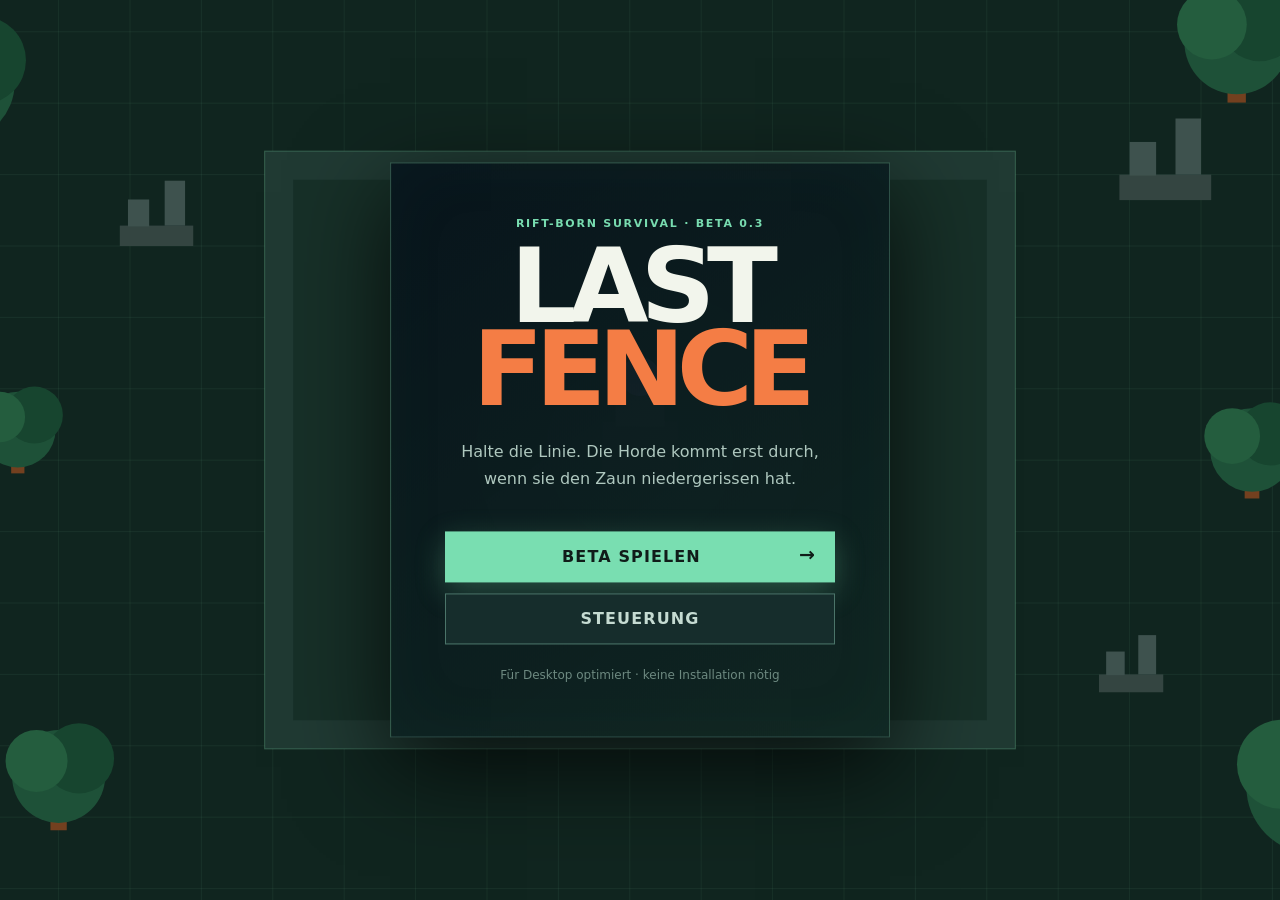
==== index.html @ 3fb3c470 "Add files via upload" ====
<!doctype html>
<html lang="de">
  <head>
    <meta charset="utf-8">
    <meta name="viewport" content="width=device-width, initial-scale=1">
    <meta name="theme-color" content="#08131b">
    <meta name="description" content="LAST FENCE – spielbare Browser-Beta">
    <title>LAST FENCE — Beta</title>
    <link rel="stylesheet" href="beta.css">
  </head>
  <body>
    <canvas id="game" aria-label="LAST FENCE Spielarena"></canvas>

    <main id="ui">
      <section id="start" class="panel start-panel">
        <p class="kicker">RIFT-BORN SURVIVAL · BETA 0.3</p>
        <h1>LAST <em>FENCE</em></h1>
        <p class="intro">Halte die Linie. Die Horde kommt erst durch, wenn sie den Zaun niedergerissen hat.</p>
        <button id="play" class="primary">BETA SPIELEN <span>→</span></button>
        <button id="help" class="secondary">STEUERUNG</button>
        <p class="hint">Für Desktop optimiert · keine Installation nötig</p>
      </section>

      <section id="instructions" class="panel modal hidden">
        <button class="close" data-close aria-label="Schließen">×</button>
        <p class="kicker">FELDHANDBUCH</p>
        <h2>HALTE DEN ZAUN</h2>
        <p>Jedes Zaunsegment besitzt eigene Strukturpunkte. Gegner belagern ein Segment, zerstören es und dringen erst dann durch diese Bresche ein.</p>
        <dl>
          <div><dt>WASD / PFEILE</dt><dd>Bewegen</dd></div>
          <div><dt>MAUS + KLICK / LEERTASTE</dt><dd>Zielen und feuern</dd></div>
          <div><dt>Q</dt><dd>Ausweichen</dd></div>
          <div><dt>R</dt><dd>Nahen Zaun reparieren (10 Schrott)</dd></div>
        </dl>
        <button id="startFromHelp" class="primary">LINIE HALTEN <span>→</span></button>
      </section>

      <section id="gameover" class="panel modal hidden">
        <p class="kicker danger">FESTUNG GEFALLEN</p>
        <h2>DER LETZTE ZAUN IST GEBROCHEN</h2>
        <p id="summary"></p>
        <button id="restart" class="primary">NOCH EINMAL <span>↻</span></button>
        <button id="menu" class="secondary">ZUM MENÜ</button>
      </section>

      <section id="hud" class="hidden" aria-live="polite">
        <div class="card status-card">
          <span>HELD</span><b id="heroHealth">100 / 100</b>
          <div class="meter"><i id="heroMeter"></i></div>
          <span>FESTUNG</span><b id="keepHealth">100%</b>
          <div class="meter base"><i id="keepMeter"></i></div>
        </div>
        <div class="card wave-card"><span>WELLE <b id="wave">1</b></span><strong id="objective">BELAGERUNG BEGINNT</strong><small id="enemyCount">0 Gegner</small></div>
        <div class="card resources"><span>SEELEN <b id="souls">0</b></span><span>SCHROTT <b id="scrap">0</b></span><small>R: Zaun reparieren</small></div>
        <div class="card fence-card"><span>NÄCHSTER ZAUN</span><b id="fenceHealth">100 / 100</b><div class="meter fence"><i id="fenceMeter"></i></div><small id="fenceStatus">INTAKT</small></div>
        <div id="toast"></div>
      </section>
    </main>
    <script src="beta.js"></script>
  </body>
</html>
---- beta.css ----
:root { color-scheme: dark; font-family: Inter, ui-sans-serif, system-ui, sans-serif; background: #071018; }
* { box-sizing: border-box; }
body { margin: 0; overflow: hidden; background: #071018; color: #e7f4ef; }
canvas { position: fixed; inset: 0; width: 100vw; height: 100vh; cursor: crosshair; }
#ui { position: fixed; inset: 0; pointer-events: none; }
button { font: inherit; cursor: pointer; }
.panel { pointer-events: auto; position: absolute; left: 50%; top: 50%; width: min(500px, calc(100vw - 36px)); transform: translate(-50%, -50%); padding: clamp(28px, 5vw, 54px); border: 1px solid rgba(137, 214, 176, .28); background: linear-gradient(145deg, rgba(7, 19, 27, .96), rgba(15, 37, 33, .93)); box-shadow: 0 30px 90px #000b, inset 0 0 70px #3e90620c; text-align: center; }
.start-panel { max-width: 550px; }
.kicker { margin: 0 0 15px; color: #78dcb0; font-size: 11px; font-weight: 800; letter-spacing: .16em; }
h1 { margin: 0; color: #f2f5ec; font-size: clamp(58px, 12vw, 104px); line-height: .8; letter-spacing: -.08em; }
h1 em { color: #f47d45; font-style: normal; }
h2 { margin: 0 0 15px; color: #f2f5ec; font-size: clamp(28px, 6vw, 42px); line-height: .95; letter-spacing: -.045em; }
.intro, .modal > p:not(.kicker) { margin: 28px auto; max-width: 420px; color: #afc8bf; line-height: 1.65; }
.primary, .secondary { width: 100%; margin-top: 11px; padding: 15px 18px; border: 1px solid transparent; font-weight: 850; letter-spacing: .07em; transition: transform .14s, filter .14s; }
.primary { color: #101c19; background: #79deb1; box-shadow: 0 9px 30px #78dea644; }
.primary span { float: right; font-size: 19px; line-height: 14px; }
.secondary { color: #c5dbd2; background: #162d2c; border-color: #4b7469; }
button:hover { filter: brightness(1.12); transform: translateY(-2px); }
.hint { margin: 24px 0 0; color: #6d8980; font-size: 12px; }
.modal { text-align: left; }
.modal .primary { text-align: left; }
.close { position: absolute; top: 10px; right: 14px; border: 0; background: transparent; color: #d8eee5; font-size: 28px; }
dl { margin: 25px 0; border-top: 1px solid #426458; }
dl div { display: flex; justify-content: space-between; gap: 15px; padding: 11px 0; border-bottom: 1px solid #426458; }
dt { color: #8de6bf; font-size: 12px; font-weight: 800; letter-spacing: .06em; } dd { margin: 0; color: #b7ccc4; font-size: 13px; }
.danger { color: #ff785f; }
.hidden { display: none !important; }
#hud { position: absolute; inset: 0; padding: clamp(12px, 2vw, 28px); }
.card { position: absolute; min-width: 175px; padding: 12px 13px; border: 1px solid rgba(135, 206, 169, .22); background: rgba(5, 16, 21, .74); box-shadow: 0 8px 28px #0008; backdrop-filter: blur(8px); }
.card span { display: block; color: #8da89e; font-size: 10px; font-weight: 800; letter-spacing: .09em; }
.card b { float: right; color: #ecf5ee; font-size: 13px; }.status-card b { display: block; float: none; margin: 2px 0 5px; }
.status-card { top: 22px; left: 22px; width: 190px; }.wave-card { top: 22px; left: 50%; min-width: 188px; transform: translateX(-50%); text-align: center; }.wave-card strong { display: block; margin: 7px 0 3px; color: #ffbc6a; font-size: 11px; letter-spacing: .07em; }.wave-card small, .resources small, .fence-card small { color: #90ada3; font-size: 10px; letter-spacing: .05em; }.resources { top: 22px; right: 22px; }.resources span { display: inline-block; margin-right: 14px; }.resources b { float: none; margin-left: 4px; color: #b399ff; }.resources small { display: block; margin-top: 8px; }.fence-card { bottom: 22px; left: 22px; width: 205px; }.fence-card b { display: block; float: none; margin: 3px 0; }
.meter { height: 5px; margin: 3px 0 10px; overflow: hidden; background: #172f2b; }.meter i { display: block; width: 100%; height: 100%; background: #65d99e; transition: width .12s; }.meter.base i { background: #f19a4c; }.meter.fence i { background: #dbb465; }
#toast { position: absolute; left: 50%; bottom: 34px; transform: translate(-50%, 20px); padding: 10px 16px; color: #eff9f2; border: 1px solid #6d9b86; background: #112a25e8; font-size: 12px; font-weight: 800; letter-spacing: .07em; opacity: 0; transition: .2s; }.toast-visible { opacity: 1 !important; transform: translate(-50%, 0) !important; }
@media (max-width: 680px) { .status-card, .resources { top: 12px; }.status-card { left: 12px; }.resources { right: 12px; min-width: auto; }.wave-card { top: auto; bottom: 12px; }.fence-card { display: none; }.card { padding: 9px; }.resources small { display: none; } }
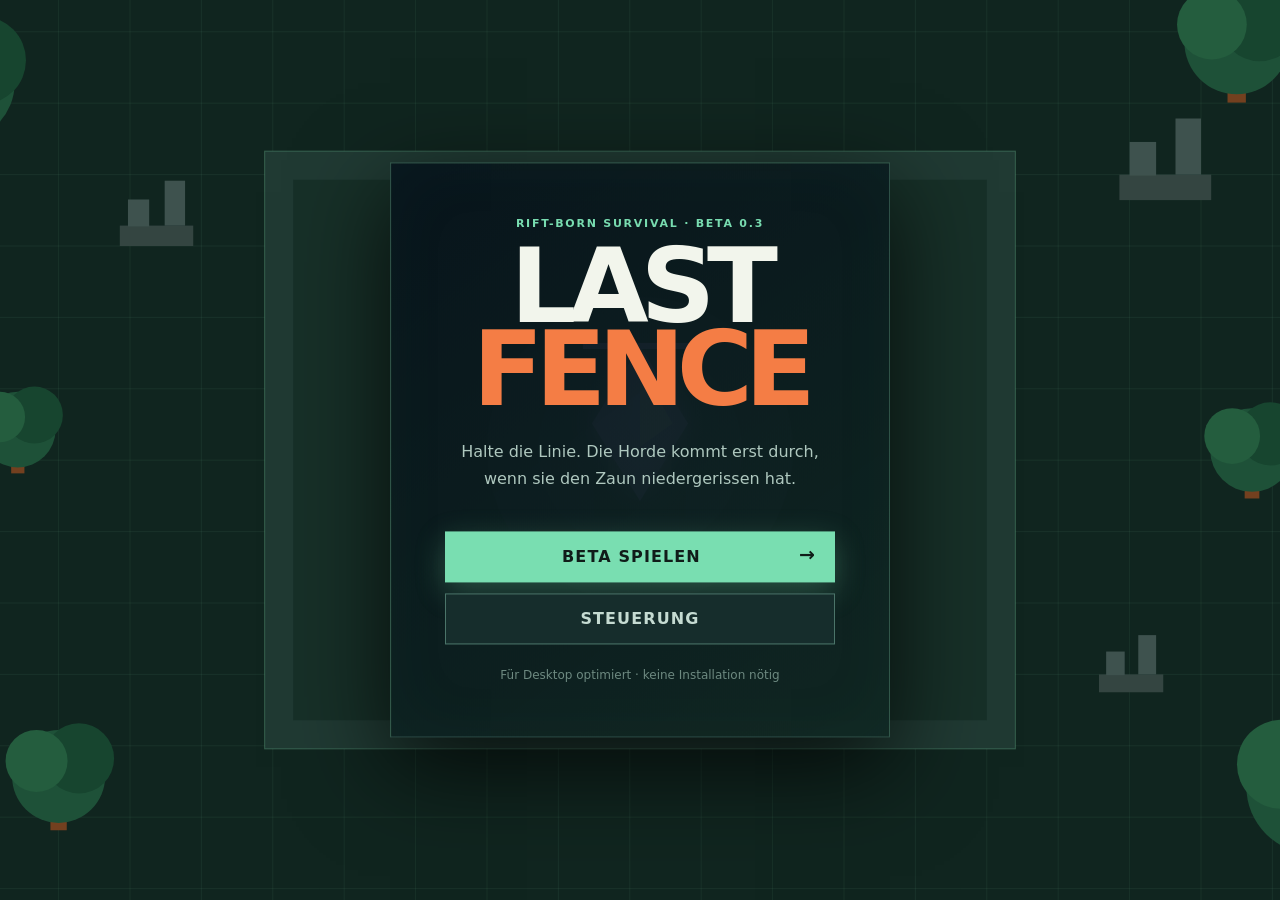
==== commit cb8cda38: "Add Rift Artifact respawn objective" ====
--- a/index.html
+++ b/index.html
@@ -6,7 +6,7 @@
     <meta name="theme-color" content="#08131b">
     <meta name="description" content="LAST FENCE – spielbare Browser-Beta">
     <title>LAST FENCE — Beta</title>
-    <link rel="stylesheet" href="beta.css">
+    <link rel="stylesheet" href="beta.css?v=0.4.0">
   </head>
   <body>
     <canvas id="game" aria-label="LAST FENCE Spielarena"></canvas>
@@ -25,7 +25,7 @@
         <button class="close" data-close aria-label="Schließen">×</button>
         <p class="kicker">FELDHANDBUCH</p>
         <h2>HALTE DEN ZAUN</h2>
-        <p>Jedes Zaunsegment besitzt eigene Strukturpunkte. Gegner belagern ein Segment, zerstören es und dringen erst dann durch diese Bresche ein.</p>
+        <p>Das Rift-Artefakt in der Mitte hält dich am Leben: Nach jedem Tod wirst du dort wiederbelebt. Game Over gibt es erst, wenn Gegner das Artefakt zerstören. Dafür müssen sie zuvor ein Zaunsegment niederreißen und durch die Bresche dringen.</p>
         <dl>
           <div><dt>WASD / PFEILE</dt><dd>Bewegen</dd></div>
           <div><dt>MAUS + KLICK / LEERTASTE</dt><dd>Zielen und feuern</dd></div>
@@ -36,8 +36,8 @@
       </section>
 
       <section id="gameover" class="panel modal hidden">
-        <p class="kicker danger">FESTUNG GEFALLEN</p>
-        <h2>DER LETZTE ZAUN IST GEBROCHEN</h2>
+        <p class="kicker danger">ARTEFAKT ZERSTÖRT</p>
+        <h2>DAS RIFT-ARTEFAKT IST ERLOSCHEN</h2>
         <p id="summary"></p>
         <button id="restart" class="primary">NOCH EINMAL <span>↻</span></button>
         <button id="menu" class="secondary">ZUM MENÜ</button>
@@ -47,7 +47,7 @@
         <div class="card status-card">
           <span>HELD</span><b id="heroHealth">100 / 100</b>
           <div class="meter"><i id="heroMeter"></i></div>
-          <span>FESTUNG</span><b id="keepHealth">100%</b>
+          <span>RIFT-ARTEFAKT</span><b id="keepHealth">250 / 250</b>
           <div class="meter base"><i id="keepMeter"></i></div>
         </div>
         <div class="card wave-card"><span>WELLE <b id="wave">1</b></span><strong id="objective">BELAGERUNG BEGINNT</strong><small id="enemyCount">0 Gegner</small></div>
@@ -56,6 +56,6 @@
         <div id="toast"></div>
       </section>
     </main>
-    <script src="beta.js"></script>
+    <script src="beta.js?v=0.4.0"></script>
   </body>
 </html>
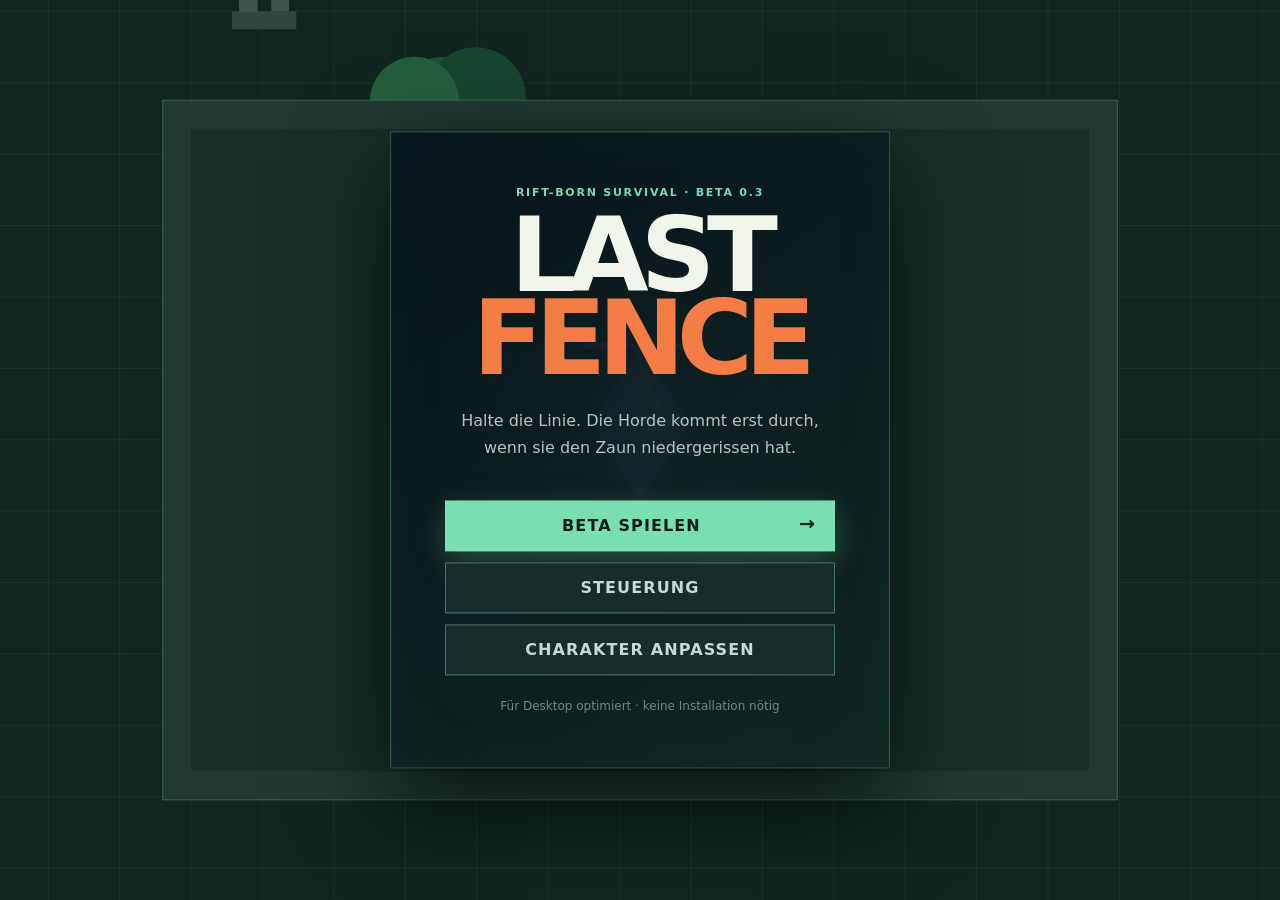
==== commit ebb88299: "Expand arena progression and loadouts" ====
--- a/index.html
+++ b/index.html
@@ -6,7 +6,7 @@
     <meta name="theme-color" content="#08131b">
     <meta name="description" content="LAST FENCE – spielbare Browser-Beta">
     <title>LAST FENCE — Beta</title>
-    <link rel="stylesheet" href="beta.css?v=0.4.0">
+    <link rel="stylesheet" href="beta.css?v=0.5.0">
   </head>
   <body>
     <canvas id="game" aria-label="LAST FENCE Spielarena"></canvas>
@@ -18,6 +18,7 @@
         <p class="intro">Halte die Linie. Die Horde kommt erst durch, wenn sie den Zaun niedergerissen hat.</p>
         <button id="play" class="primary">BETA SPIELEN <span>→</span></button>
         <button id="help" class="secondary">STEUERUNG</button>
+        <button id="loadout" class="secondary">CHARAKTER ANPASSEN</button>
         <p class="hint">Für Desktop optimiert · keine Installation nötig</p>
       </section>
 
@@ -29,10 +30,23 @@
         <dl>
           <div><dt>WASD / PFEILE</dt><dd>Bewegen</dd></div>
           <div><dt>MAUS + KLICK / LEERTASTE</dt><dd>Zielen und feuern</dd></div>
+          <div><dt>F</dt><dd>Mana-Waffe einsetzen</dd></div>
           <div><dt>Q</dt><dd>Ausweichen</dd></div>
           <div><dt>R</dt><dd>Nahen Zaun reparieren (10 Schrott)</dd></div>
+          <div><dt>M</dt><dd>Arenakarte und Loot-Raritäten</dd></div>
+          <div><dt>C</dt><dd>Ausrüstung im Lauf anpassen</dd></div>
         </dl>
         <button id="startFromHelp" class="primary">LINIE HALTEN <span>→</span></button>
+      </section>
+
+      <section id="loadout-screen" class="panel modal hidden">
+        <button class="close" id="close-loadout" aria-label="Schließen">×</button>
+        <p class="kicker">RIFT-ARSENAL</p>
+        <h2>CHARAKTER ANPASSEN</h2>
+        <p>Wähle für jeden Slot eine Ausrüstung. Die Boni wirken sofort auf Leben, Mana, Schaden und Regeneration.</p>
+        <div id="loadout-grid" class="loadout-grid"></div>
+        <p id="loadout-stats" class="loadout-stats"></p>
+        <button id="loadout-back" class="primary">BEREIT <span>→</span></button>
       </section>
 
       <section id="gameover" class="panel modal hidden">
@@ -47,15 +61,17 @@
         <div class="card status-card">
           <span>HELD</span><b id="heroHealth">100 / 100</b>
           <div class="meter"><i id="heroMeter"></i></div>
+          <span>MANA</span><b id="manaValue">60 / 60</b>
+          <div class="meter mana"><i id="manaMeter"></i></div>
           <span>RIFT-ARTEFAKT</span><b id="keepHealth">250 / 250</b>
           <div class="meter base"><i id="keepMeter"></i></div>
         </div>
-        <div class="card wave-card"><span>WELLE <b id="wave">1</b></span><strong id="objective">BELAGERUNG BEGINNT</strong><small id="enemyCount">0 Gegner</small></div>
-        <div class="card resources"><span>SEELEN <b id="souls">0</b></span><span>SCHROTT <b id="scrap">0</b></span><small>R: Zaun reparieren</small></div>
+        <div class="card wave-card"><span>WELLE <b id="wave">1</b></span><strong id="objective">BELAGERUNG BEGINNT</strong><small id="enemyCount">0 Gegner</small><div class="xp-line"><span>LVL <b id="levelValue">1</b></span><div class="meter xp"><i id="xpMeter"></i></div><small id="xpValue">0 / 100 XP</small></div></div>
+        <div class="card resources"><span>SEELEN <b id="souls">0</b></span><span>SCHROTT <b id="scrap">0</b></span><small>F: Mana-Waffe · M: Karte · C: Ausrüstung</small></div>
         <div class="card fence-card"><span>NÄCHSTER ZAUN</span><b id="fenceHealth">100 / 100</b><div class="meter fence"><i id="fenceMeter"></i></div><small id="fenceStatus">INTAKT</small></div>
         <div id="toast"></div>
       </section>
     </main>
-    <script src="beta.js?v=0.4.0"></script>
+    <script src="beta.js?v=0.5.0"></script>
   </body>
 </html>
--- a/beta.css
+++ b/beta.css
@@ -17,7 +17,7 @@
 .secondary { color: #c5dbd2; background: #162d2c; border-color: #4b7469; }
 button:hover { filter: brightness(1.12); transform: translateY(-2px); }
 .hint { margin: 24px 0 0; color: #6d8980; font-size: 12px; }
-.modal { text-align: left; }
+.modal { text-align: left; max-height: min(820px, calc(100vh - 32px)); overflow: auto; }
 .modal .primary { text-align: left; }
 .close { position: absolute; top: 10px; right: 14px; border: 0; background: transparent; color: #d8eee5; font-size: 28px; }
 dl { margin: 25px 0; border-top: 1px solid #426458; }
@@ -31,5 +31,8 @@
 .card b { float: right; color: #ecf5ee; font-size: 13px; }.status-card b { display: block; float: none; margin: 2px 0 5px; }
 .status-card { top: 22px; left: 22px; width: 190px; }.wave-card { top: 22px; left: 50%; min-width: 188px; transform: translateX(-50%); text-align: center; }.wave-card strong { display: block; margin: 7px 0 3px; color: #ffbc6a; font-size: 11px; letter-spacing: .07em; }.wave-card small, .resources small, .fence-card small { color: #90ada3; font-size: 10px; letter-spacing: .05em; }.resources { top: 22px; right: 22px; }.resources span { display: inline-block; margin-right: 14px; }.resources b { float: none; margin-left: 4px; color: #b399ff; }.resources small { display: block; margin-top: 8px; }.fence-card { bottom: 22px; left: 22px; width: 205px; }.fence-card b { display: block; float: none; margin: 3px 0; }
 .meter { height: 5px; margin: 3px 0 10px; overflow: hidden; background: #172f2b; }.meter i { display: block; width: 100%; height: 100%; background: #65d99e; transition: width .12s; }.meter.base i { background: #f19a4c; }.meter.fence i { background: #dbb465; }
+.meter.mana i { background: #6ca8ff; }.meter.xp { display: inline-block; width: 78px; margin: 0 5px; vertical-align: middle; }.meter.xp i { background: #b899ff; }
+.xp-line { margin-top: 8px; border-top: 1px solid #365449; padding-top: 7px; white-space: nowrap; }.xp-line > span { display: inline; color: #b899ff; }.xp-line small { font-size: 9px; }
+.loadout-grid { display: grid; grid-template-columns: repeat(2, minmax(0, 1fr)); gap: 9px; margin: 24px 0 14px; }.loadout-slot { padding: 11px; min-height: 94px; text-align: left; border: 1px solid #426c60; color: #d9eee5; background: #102823; }.loadout-slot:hover { border-color: #92e0b6; }.loadout-slot strong, .loadout-slot small { display: block; }.loadout-slot strong { margin: 5px 0; color: #a7e9c6; font-size: 13px; }.loadout-slot small { color: #91afa4; font-size: 10px; line-height: 1.4; }.loadout-stats { margin: 0; padding: 12px; color: #cadfd6; border: 1px solid #345d50; background: #0d211d; font-size: 12px; line-height: 1.55; }
 #toast { position: absolute; left: 50%; bottom: 34px; transform: translate(-50%, 20px); padding: 10px 16px; color: #eff9f2; border: 1px solid #6d9b86; background: #112a25e8; font-size: 12px; font-weight: 800; letter-spacing: .07em; opacity: 0; transition: .2s; }.toast-visible { opacity: 1 !important; transform: translate(-50%, 0) !important; }
-@media (max-width: 680px) { .status-card, .resources { top: 12px; }.status-card { left: 12px; }.resources { right: 12px; min-width: auto; }.wave-card { top: auto; bottom: 12px; }.fence-card { display: none; }.card { padding: 9px; }.resources small { display: none; } }
+@media (max-width: 680px) { .status-card, .resources { top: 12px; }.status-card { left: 12px; }.resources { right: 12px; min-width: auto; }.wave-card { top: auto; bottom: 12px; }.fence-card { display: none; }.card { padding: 9px; }.resources small { display: none; }.loadout-grid { grid-template-columns: 1fr; } }
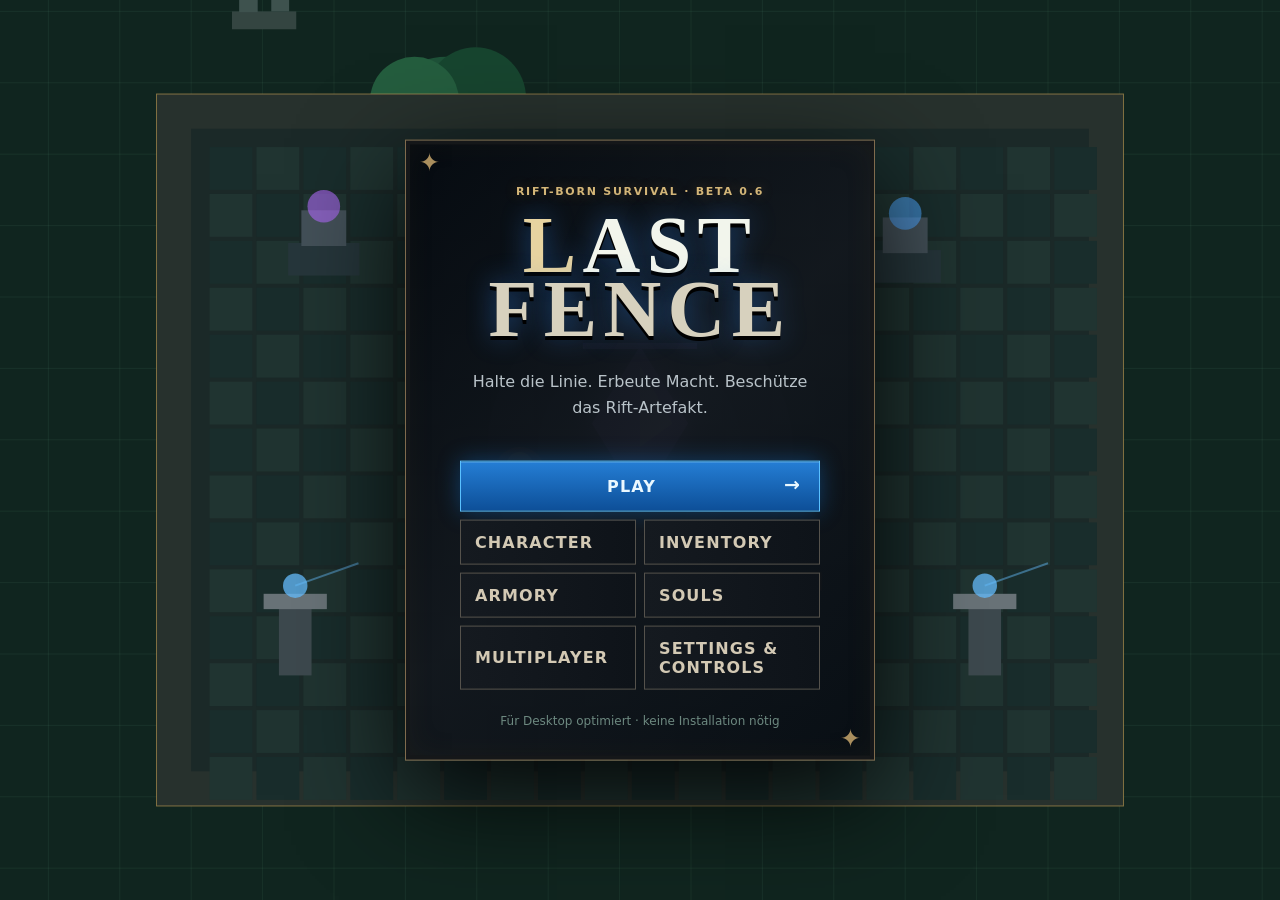
==== commit 8092455e: "Redesign menus, XP drops and arena map Adds enemy XP orbs and character progression, a styled invent" ====
--- a/index.html
+++ b/index.html
@@ -6,19 +6,25 @@
     <meta name="theme-color" content="#08131b">
     <meta name="description" content="LAST FENCE – spielbare Browser-Beta">
     <title>LAST FENCE — Beta</title>
-    <link rel="stylesheet" href="beta.css?v=0.5.0">
+    <link rel="stylesheet" href="beta.css?v=0.6.0">
   </head>
   <body>
     <canvas id="game" aria-label="LAST FENCE Spielarena"></canvas>
 
     <main id="ui">
       <section id="start" class="panel start-panel">
-        <p class="kicker">RIFT-BORN SURVIVAL · BETA 0.3</p>
+        <p class="kicker">RIFT-BORN SURVIVAL · BETA 0.6</p>
         <h1>LAST <em>FENCE</em></h1>
-        <p class="intro">Halte die Linie. Die Horde kommt erst durch, wenn sie den Zaun niedergerissen hat.</p>
-        <button id="play" class="primary">BETA SPIELEN <span>→</span></button>
-        <button id="help" class="secondary">STEUERUNG</button>
-        <button id="loadout" class="secondary">CHARAKTER ANPASSEN</button>
+        <p class="intro">Halte die Linie. Erbeute Macht. Beschütze das Rift-Artefakt.</p>
+        <div class="main-menu-actions">
+          <button id="play" class="primary">PLAY <span>→</span></button>
+          <button id="loadout" class="secondary">CHARACTER</button>
+          <button id="inventory" class="secondary">INVENTORY</button>
+          <button class="secondary" data-showcase="ARMORY">ARMORY</button>
+          <button class="secondary" data-showcase="SOUL ARMY">SOULS</button>
+          <button class="secondary" data-showcase="MULTIPLAYER">MULTIPLAYER</button>
+          <button id="help" class="secondary">SETTINGS &amp; CONTROLS</button>
+        </div>
         <p class="hint">Für Desktop optimiert · keine Installation nötig</p>
       </section>
 
@@ -34,6 +40,7 @@
           <div><dt>Q</dt><dd>Ausweichen</dd></div>
           <div><dt>R</dt><dd>Nahen Zaun reparieren (10 Schrott)</dd></div>
           <div><dt>M</dt><dd>Arenakarte und Loot-Raritäten</dd></div>
+          <div><dt>I</dt><dd>Inventar und eingesammelte Beute</dd></div>
           <div><dt>C</dt><dd>Ausrüstung im Lauf anpassen</dd></div>
         </dl>
         <button id="startFromHelp" class="primary">LINIE HALTEN <span>→</span></button>
@@ -47,6 +54,26 @@
         <div id="loadout-grid" class="loadout-grid"></div>
         <p id="loadout-stats" class="loadout-stats"></p>
         <button id="loadout-back" class="primary">BEREIT <span>→</span></button>
+      </section>
+
+      <section id="inventory-screen" class="panel inventory-panel hidden">
+        <button class="close" id="close-inventory" aria-label="Schließen">×</button>
+        <p class="kicker">RIFT VAULT · GESAMMELTE BEUTE</p>
+        <h2>INVENTORY</h2>
+        <div id="inventory-tabs" class="inventory-tabs">
+          <button data-filter="ALL" class="active">ALL</button><button data-filter="WEAPONS">WEAPONS</button><button data-filter="ARMOR">ARMOR</button><button data-filter="ARTIFACTS">ARTIFACTS</button><button data-filter="MATERIALS">MATERIALS</button><button data-filter="SOULS">SOULS</button>
+        </div>
+        <div class="inventory-content"><div id="inventory-grid" class="inventory-grid"></div><aside id="inventory-detail" class="inventory-detail"></aside></div>
+        <button id="inventory-back" class="primary">ZURÜCK <span>←</span></button>
+      </section>
+
+      <section id="showcase-screen" class="panel modal hidden">
+        <button class="close" id="close-showcase" aria-label="Schließen">×</button>
+        <p class="kicker">LAST FENCE SHOWCASE</p>
+        <h2 id="showcase-title">ARMORY</h2>
+        <p id="showcase-copy"></p>
+        <div id="showcase-grid" class="showcase-grid"></div>
+        <button id="showcase-back" class="primary">ZURÜCK <span>←</span></button>
       </section>
 
       <section id="gameover" class="panel modal hidden">
@@ -67,11 +94,11 @@
           <div class="meter base"><i id="keepMeter"></i></div>
         </div>
         <div class="card wave-card"><span>WELLE <b id="wave">1</b></span><strong id="objective">BELAGERUNG BEGINNT</strong><small id="enemyCount">0 Gegner</small><div class="xp-line"><span>LVL <b id="levelValue">1</b></span><div class="meter xp"><i id="xpMeter"></i></div><small id="xpValue">0 / 100 XP</small></div></div>
-        <div class="card resources"><span>SEELEN <b id="souls">0</b></span><span>SCHROTT <b id="scrap">0</b></span><small>F: Mana-Waffe · M: Karte · C: Ausrüstung</small></div>
+        <div class="card resources"><span>SEELEN <b id="souls">0</b></span><span>SCHROTT <b id="scrap">0</b></span><small>F: Mana-Waffe · M: Karte · I: Inventar · C: Ausrüstung</small></div>
         <div class="card fence-card"><span>NÄCHSTER ZAUN</span><b id="fenceHealth">100 / 100</b><div class="meter fence"><i id="fenceMeter"></i></div><small id="fenceStatus">INTAKT</small></div>
         <div id="toast"></div>
       </section>
     </main>
-    <script src="beta.js?v=0.5.0"></script>
+    <script src="beta.js?v=0.6.0"></script>
   </body>
 </html>
--- a/beta.css
+++ b/beta.css
@@ -35,4 +35,9 @@
 .xp-line { margin-top: 8px; border-top: 1px solid #365449; padding-top: 7px; white-space: nowrap; }.xp-line > span { display: inline; color: #b899ff; }.xp-line small { font-size: 9px; }
 .loadout-grid { display: grid; grid-template-columns: repeat(2, minmax(0, 1fr)); gap: 9px; margin: 24px 0 14px; }.loadout-slot { padding: 11px; min-height: 94px; text-align: left; border: 1px solid #426c60; color: #d9eee5; background: #102823; }.loadout-slot:hover { border-color: #92e0b6; }.loadout-slot strong, .loadout-slot small { display: block; }.loadout-slot strong { margin: 5px 0; color: #a7e9c6; font-size: 13px; }.loadout-slot small { color: #91afa4; font-size: 10px; line-height: 1.4; }.loadout-stats { margin: 0; padding: 12px; color: #cadfd6; border: 1px solid #345d50; background: #0d211d; font-size: 12px; line-height: 1.55; }
 #toast { position: absolute; left: 50%; bottom: 34px; transform: translate(-50%, 20px); padding: 10px 16px; color: #eff9f2; border: 1px solid #6d9b86; background: #112a25e8; font-size: 12px; font-weight: 800; letter-spacing: .07em; opacity: 0; transition: .2s; }.toast-visible { opacity: 1 !important; transform: translate(-50%, 0) !important; }
-@media (max-width: 680px) { .status-card, .resources { top: 12px; }.status-card { left: 12px; }.resources { right: 12px; min-width: auto; }.wave-card { top: auto; bottom: 12px; }.fence-card { display: none; }.card { padding: 9px; }.resources small { display: none; }.loadout-grid { grid-template-columns: 1fr; } }
+.panel { border: 1px solid #806b4d; background: linear-gradient(135deg, rgba(5, 10, 16, .98), rgba(18, 23, 29, .96) 50%, rgba(8, 14, 20, .98)); box-shadow: 0 34px 100px #000d, inset 0 0 0 4px #151719, inset 0 0 32px #84592716; }
+.panel::before, .panel::after { position: absolute; color: #c7a66c; font-family: Georgia, serif; font-size: 25px; line-height: 1; opacity: .85; }.panel::before { content: "✦"; top: 9px; left: 13px; }.panel::after { content: "✦"; right: 13px; bottom: 9px; }
+.start-panel { max-width: 470px; padding: 44px 54px 32px; }.start-panel h1, .modal h2, .inventory-panel h2 { font-family: Georgia, "Times New Roman", serif; letter-spacing: .08em; }.start-panel h1 { font-size: clamp(53px, 8vw, 80px); text-shadow: 0 4px 0 #000, 0 0 28px #348dff77; }.start-panel h1 em { color: #d7d1be; }.start-panel h1::first-letter { color: #e7d3a0; }.kicker { color: #d4b678; text-shadow: 0 0 13px #c4863f55; }.intro { color: #b9c3c9; }.main-menu-actions { display: grid; grid-template-columns: 1fr 1fr; gap: 8px; }.main-menu-actions .primary { grid-column: span 2; }.main-menu-actions .secondary { margin-top: 0; text-align: left; padding: 12px 14px; border-color: #55524c; background: linear-gradient(90deg, #151a20, #0e1319); color: #d3c9b4; }.main-menu-actions .secondary:hover { border-color: #d7ae62; color: #fff2cf; box-shadow: inset 4px 0 #2c9dff; }
+.primary { background: linear-gradient(180deg, #257ed5, #0d4f98); border: 1px solid #5ac1ff; color: #eaf8ff; box-shadow: 0 0 22px #1477d866, inset 0 1px #b4edff66; }.secondary { border-color: #806b4d; background: linear-gradient(180deg, #22262a, #101419); color: #dfd0b7; }.modal h2, .inventory-panel h2 { color: #e7d6ae; text-shadow: 0 2px #000; }.loadout-grid { grid-template-columns: repeat(3, minmax(0, 1fr)); }.loadout-slot { position: relative; border-color: #5b5549; background: linear-gradient(145deg, #151b21, #090d11); }.loadout-slot::before { content: "◇"; color: #42a7ff; float: right; }.loadout-slot:hover { border-color: #4ab3ff; box-shadow: inset 0 0 18px #0d7cce31; }.loadout-slot strong { color: #d8c08b; }.loadout-stats { border-color: #725b37; background: #0a1015; color: #d9d0bd; }
+.inventory-panel { width: min(1240px, calc(100vw - 36px)); max-width: none; }.inventory-tabs { display: flex; gap: 6px; flex-wrap: wrap; margin: 17px 0; padding-bottom: 10px; border-bottom: 1px solid #67553a; }.inventory-tabs button { padding: 8px 12px; border: 1px solid #4c4a43; background: #11171d; color: #bdb7a8; font-family: Georgia, serif; font-weight: 700; font-size: 11px; letter-spacing: .06em; }.inventory-tabs button.active, .inventory-tabs button:hover { color: #fff0c5; border-color: #d8a94d; background: #2b2418; }.inventory-content { display: grid; grid-template-columns: 1fr 300px; gap: 16px; min-height: 360px; }.inventory-grid { display: grid; align-content: start; grid-template-columns: repeat(auto-fill, minmax(105px, 1fr)); gap: 9px; padding: 10px; border: 1px solid #51493d; background: linear-gradient(135deg, #090e13, #111820); }.inventory-item { min-height: 112px; padding: 9px; border: 1px solid var(--rarity); background: linear-gradient(145deg, #1a2128, #0d1116); color: #e5ded0; text-align: left; box-shadow: inset 0 0 18px color-mix(in srgb, var(--rarity), transparent 86%); }.inventory-item:hover, .inventory-item.selected { transform: translateY(-2px); box-shadow: 0 0 14px var(--rarity), inset 0 0 18px color-mix(in srgb, var(--rarity), transparent 76%); }.inventory-item b, .inventory-item small { display: block; }.inventory-item b { margin: 8px 0; font-family: Georgia, serif; font-size: 13px; }.inventory-item small { color: var(--rarity); font-size: 9px; font-weight: 900; letter-spacing: .08em; }.inventory-detail { padding: 20px; border: 1px solid #79613d; background: radial-gradient(circle at top, #293042, #0c1015 62%); }.inventory-detail h3 { margin: 6px 0; color: #e4c278; font-family: Georgia, serif; }.inventory-detail p { color: #bcb5a7; font-size: 13px; line-height: 1.55; }.inventory-detail .rarity-label { color: var(--rarity); font-weight: 900; letter-spacing: .1em; }.inventory-detail .collection-note { color: #6f8492; font-size: 10px; font-weight: 800; letter-spacing: .1em; }.inventory-equip { margin-top: 4px; text-align: left; }.showcase-grid { display: grid; grid-template-columns: repeat(2, 1fr); gap: 9px; margin: 18px 0; }.showcase-card { min-height: 82px; padding: 13px; border: 1px solid #5f5240; background: #11171c; color: #cfc5b1; }.showcase-card b, .showcase-card small { display: block; }.showcase-card b { color: #e0bd72; font-family: Georgia, serif; margin-bottom: 6px; }.showcase-card small { color: #88bce9; }
+@media (max-width: 680px) { .status-card, .resources { top: 12px; }.status-card { left: 12px; }.resources { right: 12px; min-width: auto; }.wave-card { top: auto; bottom: 12px; }.fence-card { display: none; }.card { padding: 9px; }.resources small { display: none; }.loadout-grid, .inventory-content { grid-template-columns: 1fr; }.inventory-panel { max-height: calc(100vh - 22px); overflow: auto; padding: 30px 20px; }.inventory-detail { min-height: 190px; }.main-menu-actions { grid-template-columns: 1fr; }.main-menu-actions .primary { grid-column: auto; } }
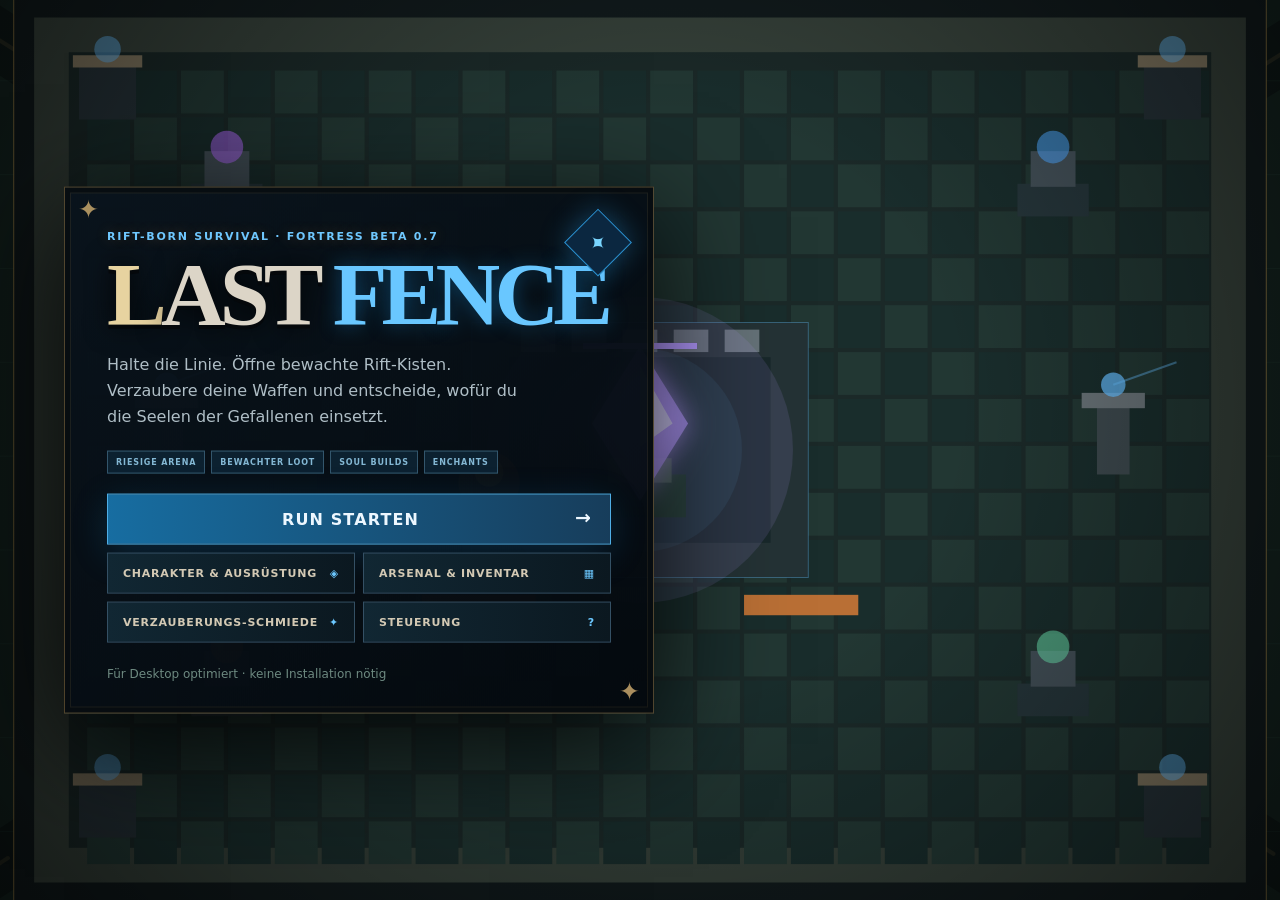
==== commit 37ba034d: "Build playable fortress Beta 0.7 Adds the expanded arena, detailed enemies and menus, guarded loot r" ====
--- a/index.html
+++ b/index.html
@@ -4,26 +4,27 @@
     <meta charset="utf-8">
     <meta name="viewport" content="width=device-width, initial-scale=1">
     <meta name="theme-color" content="#08131b">
-    <meta name="description" content="LAST FENCE – spielbare Browser-Beta">
-    <title>LAST FENCE — Beta</title>
-    <link rel="stylesheet" href="beta.css?v=0.6.0">
+    <meta name="description" content="LAST FENCE – spielbare Fortress-Beta mit Loot, Seelen und Verzauberungen">
+    <title>LAST FENCE — Fortress Beta 0.7</title>
+    <link rel="stylesheet" href="beta.css?v=0.7.0">
+    <link rel="stylesheet" href="fortress-v07.css?v=0.7.0">
   </head>
   <body>
     <canvas id="game" aria-label="LAST FENCE Spielarena"></canvas>
 
     <main id="ui">
       <section id="start" class="panel start-panel">
-        <p class="kicker">RIFT-BORN SURVIVAL · BETA 0.6</p>
+        <div class="brand-sigil" aria-hidden="true">✦</div>
+        <p class="kicker">RIFT-BORN SURVIVAL · FORTRESS BETA 0.7</p>
         <h1>LAST <em>FENCE</em></h1>
-        <p class="intro">Halte die Linie. Erbeute Macht. Beschütze das Rift-Artefakt.</p>
+        <p class="intro">Halte die Linie. Öffne bewachte Rift-Kisten. Verzaubere deine Waffen und entscheide, wofür du die Seelen der Gefallenen einsetzt.</p>
+        <div class="menu-features"><span>RIESIGE ARENA</span><span>BEWACHTER LOOT</span><span>SOUL BUILDS</span><span>ENCHANTS</span></div>
         <div class="main-menu-actions">
-          <button id="play" class="primary">PLAY <span>→</span></button>
-          <button id="loadout" class="secondary">CHARACTER</button>
-          <button id="inventory" class="secondary">INVENTORY</button>
-          <button class="secondary" data-showcase="ARMORY">ARMORY</button>
-          <button class="secondary" data-showcase="SOUL ARMY">SOULS</button>
-          <button class="secondary" data-showcase="MULTIPLAYER">MULTIPLAYER</button>
-          <button id="help" class="secondary">SETTINGS &amp; CONTROLS</button>
+          <button id="play" class="primary">RUN STARTEN <span>→</span></button>
+          <button id="loadout" class="secondary">CHARAKTER &amp; AUSRÜSTUNG <span>◈</span></button>
+          <button id="inventory" class="secondary">ARSENAL &amp; INVENTAR <span>▦</span></button>
+          <button id="enchant" class="secondary">VERZAUBERUNGS-SCHMIEDE <span>✦</span></button>
+          <button id="help" class="secondary">STEUERUNG <span>?</span></button>
         </div>
         <p class="hint">Für Desktop optimiert · keine Installation nötig</p>
       </section>
@@ -36,7 +37,9 @@
         <dl>
           <div><dt>WASD / PFEILE</dt><dd>Bewegen</dd></div>
           <div><dt>MAUS + KLICK / LEERTASTE</dt><dd>Zielen und feuern</dd></div>
-          <div><dt>F</dt><dd>Mana-Waffe einsetzen</dd></div>
+          <div><dt>F</dt><dd>Ausgerüstete Mana-Waffe einsetzen</dd></div>
+          <div><dt>E</dt><dd>Bewachte Loot-Kiste öffnen</dd></div>
+          <div><dt>G</dt><dd>Seelen beschwören (nur Nekromanten-Artefakt)</dd></div>
           <div><dt>Q</dt><dd>Ausweichen</dd></div>
           <div><dt>R</dt><dd>Nahen Zaun reparieren (10 Schrott)</dd></div>
           <div><dt>M</dt><dd>Arenakarte und Loot-Raritäten</dd></div>
@@ -50,9 +53,12 @@
         <button class="close" id="close-loadout" aria-label="Schließen">×</button>
         <p class="kicker">RIFT-ARSENAL</p>
         <h2>CHARAKTER ANPASSEN</h2>
-        <p>Wähle für jeden Slot eine Ausrüstung. Die Boni wirken sofort auf Leben, Mana, Schaden und Regeneration.</p>
-        <div id="loadout-grid" class="loadout-grid"></div>
-        <p id="loadout-stats" class="loadout-stats"></p>
+        <p>Stelle deinen Wächter zusammen. Das Nekromanten-Artefakt schaltet Beschwörungen frei; ohne dieses Artefakt werden Seelen für Waffen- und Rüstungs-Upgrades verwendet.</p>
+        <div class="character-layout">
+          <div id="loadout-grid" class="loadout-grid"></div>
+          <div class="character-stage" aria-hidden="true"><div class="character-aura"></div><div class="character-model"><i class="helm"></i><i class="body"></i><i class="arm left"></i><i class="arm right"></i><i class="leg left"></i><i class="leg right"></i><i class="blade"></i></div><span>RIFT WARDEN</span></div>
+          <aside><p class="kicker">LIVE COMBAT VALUES</p><div id="loadout-stats" class="loadout-stats"></div></aside>
+        </div>
         <button id="loadout-back" class="primary">BEREIT <span>→</span></button>
       </section>
 
@@ -63,17 +69,29 @@
         <div id="inventory-tabs" class="inventory-tabs">
           <button data-filter="ALL" class="active">ALL</button><button data-filter="WEAPONS">WEAPONS</button><button data-filter="ARMOR">ARMOR</button><button data-filter="ARTIFACTS">ARTIFACTS</button><button data-filter="MATERIALS">MATERIALS</button><button data-filter="SOULS">SOULS</button>
         </div>
+        <div class="vault-summary"><span>SEELEN <b id="vault-souls">0</b></span><span>SCHROTT <b id="vault-scrap">0</b></span><span>RIFTSTAUB <b id="vault-dust">0</b></span></div>
         <div class="inventory-content"><div id="inventory-grid" class="inventory-grid"></div><aside id="inventory-detail" class="inventory-detail"></aside></div>
         <button id="inventory-back" class="primary">ZURÜCK <span>←</span></button>
       </section>
 
-      <section id="showcase-screen" class="panel modal hidden">
-        <button class="close" id="close-showcase" aria-label="Schließen">×</button>
-        <p class="kicker">LAST FENCE SHOWCASE</p>
-        <h2 id="showcase-title">ARMORY</h2>
-        <p id="showcase-copy"></p>
-        <div id="showcase-grid" class="showcase-grid"></div>
-        <button id="showcase-back" class="primary">ZURÜCK <span>←</span></button>
+      <section id="enchant-screen" class="panel enchant-panel hidden">
+        <button class="close" id="close-enchant" aria-label="Schließen">×</button>
+        <p class="kicker">RIFT FORGE · AKTIVES WAFFENRITUAL</p>
+        <h2>VERZAUBERUNG</h2>
+        <p>Wähle eine Rune für deine Primärwaffe. Jede Verzauberung verändert Treffer und Kampfstil sofort.</p>
+        <div class="enchant-layout"><div id="enchant-weapon" class="enchant-weapon"></div><div id="enchant-grid" class="enchant-grid"></div></div>
+        <button id="enchant-back" class="primary">ZURÜCK <span>←</span></button>
+      </section>
+
+      <section id="loot-reveal" class="panel loot-reveal hidden" aria-live="assertive">
+        <p class="kicker">RIFT-CACHE GEÖFFNET</p>
+        <div id="loot-beam" class="loot-beam"></div>
+        <div id="loot-icon" class="loot-icon">◆</div>
+        <p id="loot-rarity" class="loot-rarity">EPISCH</p>
+        <h2 id="loot-name">LOOT WIRD ERMITTELT</h2>
+        <p id="loot-description"></p>
+        <p id="loot-stats" class="loot-stats"></p>
+        <button id="loot-continue" class="primary">BEUTE NEHMEN <span>→</span></button>
       </section>
 
       <section id="gameover" class="panel modal hidden">
@@ -94,11 +112,13 @@
           <div class="meter base"><i id="keepMeter"></i></div>
         </div>
         <div class="card wave-card"><span>WELLE <b id="wave">1</b></span><strong id="objective">BELAGERUNG BEGINNT</strong><small id="enemyCount">0 Gegner</small><div class="xp-line"><span>LVL <b id="levelValue">1</b></span><div class="meter xp"><i id="xpMeter"></i></div><small id="xpValue">0 / 100 XP</small></div></div>
-        <div class="card resources"><span>SEELEN <b id="souls">0</b></span><span>SCHROTT <b id="scrap">0</b></span><small>F: Mana-Waffe · M: Karte · I: Inventar · C: Ausrüstung</small></div>
+        <div class="card resources"><span>SEELEN <b id="souls">0</b></span><span>SCHROTT <b id="scrap">0</b></span><span>RIFTSTAUB <b id="dust">0</b></span><small>F Mana · E Loot · G Seelen · M Karte · I Inventar</small></div>
         <div class="card fence-card"><span>NÄCHSTER ZAUN</span><b id="fenceHealth">100 / 100</b><div class="meter fence"><i id="fenceMeter"></i></div><small id="fenceStatus">INTAKT</small></div>
+        <div class="card weapon-card"><span>PRIMÄRWAFFE</span><b id="activeWeapon">ARC REAPER</b><small id="activeEnchant">UNVERZAUBERT</small><span>MANA-WAFFE</span><b id="activeManaWeapon">BLAUER STAB</b><small id="manaCost">F · 26 MANA</small></div>
+        <div id="interaction" class="interaction hidden">E · LOOT ÖFFNEN</div>
         <div id="toast"></div>
       </section>
     </main>
-    <script src="beta.js?v=0.6.0"></script>
+    <script src="beta.js?v=0.7.0"></script>
   </body>
 </html>
--- a/beta.css
+++ b/beta.css
@@ -41,3 +41,12 @@
 .primary { background: linear-gradient(180deg, #257ed5, #0d4f98); border: 1px solid #5ac1ff; color: #eaf8ff; box-shadow: 0 0 22px #1477d866, inset 0 1px #b4edff66; }.secondary { border-color: #806b4d; background: linear-gradient(180deg, #22262a, #101419); color: #dfd0b7; }.modal h2, .inventory-panel h2 { color: #e7d6ae; text-shadow: 0 2px #000; }.loadout-grid { grid-template-columns: repeat(3, minmax(0, 1fr)); }.loadout-slot { position: relative; border-color: #5b5549; background: linear-gradient(145deg, #151b21, #090d11); }.loadout-slot::before { content: "◇"; color: #42a7ff; float: right; }.loadout-slot:hover { border-color: #4ab3ff; box-shadow: inset 0 0 18px #0d7cce31; }.loadout-slot strong { color: #d8c08b; }.loadout-stats { border-color: #725b37; background: #0a1015; color: #d9d0bd; }
 .inventory-panel { width: min(1240px, calc(100vw - 36px)); max-width: none; }.inventory-tabs { display: flex; gap: 6px; flex-wrap: wrap; margin: 17px 0; padding-bottom: 10px; border-bottom: 1px solid #67553a; }.inventory-tabs button { padding: 8px 12px; border: 1px solid #4c4a43; background: #11171d; color: #bdb7a8; font-family: Georgia, serif; font-weight: 700; font-size: 11px; letter-spacing: .06em; }.inventory-tabs button.active, .inventory-tabs button:hover { color: #fff0c5; border-color: #d8a94d; background: #2b2418; }.inventory-content { display: grid; grid-template-columns: 1fr 300px; gap: 16px; min-height: 360px; }.inventory-grid { display: grid; align-content: start; grid-template-columns: repeat(auto-fill, minmax(105px, 1fr)); gap: 9px; padding: 10px; border: 1px solid #51493d; background: linear-gradient(135deg, #090e13, #111820); }.inventory-item { min-height: 112px; padding: 9px; border: 1px solid var(--rarity); background: linear-gradient(145deg, #1a2128, #0d1116); color: #e5ded0; text-align: left; box-shadow: inset 0 0 18px color-mix(in srgb, var(--rarity), transparent 86%); }.inventory-item:hover, .inventory-item.selected { transform: translateY(-2px); box-shadow: 0 0 14px var(--rarity), inset 0 0 18px color-mix(in srgb, var(--rarity), transparent 76%); }.inventory-item b, .inventory-item small { display: block; }.inventory-item b { margin: 8px 0; font-family: Georgia, serif; font-size: 13px; }.inventory-item small { color: var(--rarity); font-size: 9px; font-weight: 900; letter-spacing: .08em; }.inventory-detail { padding: 20px; border: 1px solid #79613d; background: radial-gradient(circle at top, #293042, #0c1015 62%); }.inventory-detail h3 { margin: 6px 0; color: #e4c278; font-family: Georgia, serif; }.inventory-detail p { color: #bcb5a7; font-size: 13px; line-height: 1.55; }.inventory-detail .rarity-label { color: var(--rarity); font-weight: 900; letter-spacing: .1em; }.inventory-detail .collection-note { color: #6f8492; font-size: 10px; font-weight: 800; letter-spacing: .1em; }.inventory-equip { margin-top: 4px; text-align: left; }.showcase-grid { display: grid; grid-template-columns: repeat(2, 1fr); gap: 9px; margin: 18px 0; }.showcase-card { min-height: 82px; padding: 13px; border: 1px solid #5f5240; background: #11171c; color: #cfc5b1; }.showcase-card b, .showcase-card small { display: block; }.showcase-card b { color: #e0bd72; font-family: Georgia, serif; margin-bottom: 6px; }.showcase-card small { color: #88bce9; }
 @media (max-width: 680px) { .status-card, .resources { top: 12px; }.status-card { left: 12px; }.resources { right: 12px; min-width: auto; }.wave-card { top: auto; bottom: 12px; }.fence-card { display: none; }.card { padding: 9px; }.resources small { display: none; }.loadout-grid, .inventory-content { grid-template-columns: 1fr; }.inventory-panel { max-height: calc(100vh - 22px); overflow: auto; padding: 30px 20px; }.inventory-detail { min-height: 190px; }.main-menu-actions { grid-template-columns: 1fr; }.main-menu-actions .primary { grid-column: auto; } }
+
+/* FORTRESS UPDATE 0.7 */
+:root{--ink:#e9e1cf;--blue:#59bdff;--violet:#a75cff;--gold:#d6ad67;--panel-dark:rgba(4,10,16,.96);--line-gold:rgba(183,145,82,.42)}
+body::after{content:"";position:fixed;inset:0;pointer-events:none;background:radial-gradient(circle at 52% 45%,transparent 35%,rgba(0,0,0,.56) 100%)}
+.panel{border-color:var(--line-gold);background:linear-gradient(145deg,rgba(9,19,28,.97),rgba(3,8,13,.97));box-shadow:0 30px 110px #000d,inset 0 0 0 5px rgba(4,10,15,.85),inset 0 0 0 6px rgba(151,118,67,.14)}
+.start-panel{left:clamp(22px,5vw,78px);top:50%;width:min(590px,calc(100vw - 44px));max-width:none;max-height:calc(100vh - 32px);overflow:auto;transform:translateY(-50%);text-align:left;padding:42px 42px 32px}.brand-sigil{position:absolute;right:31px;top:31px;display:grid;place-items:center;width:48px;height:48px;transform:rotate(45deg);border:1px solid #2b92d1;color:#7ad6ff;background:#0b2740;box-shadow:0 0 28px #299ee966;font-size:22px}.start-panel h1{font-family:Georgia,serif;color:#dcd5c7;font-size:clamp(58px,7vw,92px);letter-spacing:-.065em;text-shadow:0 4px 0 #05080b,0 0 28px #000}.start-panel h1 em{color:#69c7ff;text-shadow:0 0 20px #168edb66}.start-panel .kicker,.modal .kicker,.inventory-panel .kicker,.enchant-panel .kicker{color:#6fc8ff}.intro{margin:22px 0 20px;color:#afbec6}.menu-features{display:flex;flex-wrap:wrap;gap:6px;margin-bottom:20px}.menu-features span{padding:6px 8px;border:1px solid #33566c;background:#0c2130;color:#84b8d4;font-size:8px;font-weight:900;letter-spacing:.11em}.main-menu-actions{display:grid;grid-template-columns:1fr 1fr;gap:8px}.main-menu-actions .primary{grid-column:1/-1;margin:0}.main-menu-actions .secondary{display:flex;align-items:center;justify-content:space-between;margin:0;padding:13px 15px;text-align:left;font-size:11px;background:linear-gradient(90deg,#112733,#0b1820);border-color:#345064}.main-menu-actions .secondary span{color:#6cc8ff}.primary{border:1px solid #4faee6;color:#edf7ff;background:linear-gradient(90deg,#176da1,#173d5b);box-shadow:0 9px 35px #1579b83b}.primary:hover,.secondary:hover{border-color:#70caff;filter:brightness(1.15)}
+.modal{width:min(760px,calc(100vw - 34px));text-align:left}.modal h2,.inventory-panel h2,.enchant-panel h2{font-family:Georgia,serif;color:#ded5c1;letter-spacing:.02em}.close{z-index:4;color:#8ca6b4}
+#loadout-screen{width:min(1500px,calc(100vw - 32px));max-width:none;padding:30px 34px}.character-layout{display:grid;grid-template-columns:minmax(260px,.82fr) minmax(310px,1.15fr) minmax(240px,.72fr);gap:15px}.loadout-grid{display:grid;grid-template-columns:1fr;gap:7px;max-height:570px;overflow:auto;padding-right:4px;margin:0}.loadout-slot{position:relative;min-height:60px;padding:11px 13px 11px 66px;border:1px solid #2d4554;background:linear-gradient(90deg,#0e202c,#08151d);text-align:left;color:#d8e5e9}.loadout-slot::before{content:"◈";position:absolute;left:13px;top:11px;display:grid;place-items:center;width:39px;height:39px;border:1px solid #386e8d;color:#63c8ff;background:#102d40}.loadout-slot strong{display:block;font-family:Georgia,serif;font-size:14px;color:#e2ddd1}.loadout-slot small{display:block;color:#7894a4;font-size:8px;letter-spacing:.1em}.character-stage{position:relative;display:grid;place-items:center;min-height:570px;overflow:hidden;border:1px solid #2e536b;background:radial-gradient(circle at 50% 45%,rgba(43,127,178,.25),rgba(4,10,16,.95) 65%)}.character-stage::before{content:"";position:absolute;inset:12%;border:1px solid rgba(73,171,227,.13);transform:rotate(45deg)}.character-stage>span{position:absolute;bottom:20px;color:#6bbbe8;font:900 10px Georgia;letter-spacing:.25em}.character-aura{position:absolute;bottom:53px;width:270px;height:75px;border:2px solid #4fb9f4;border-radius:50%;box-shadow:0 0 45px #2ca8ef55,inset 0 0 35px #3ab5ff44}.character-model{position:relative;width:170px;height:395px;filter:drop-shadow(0 18px 28px #000)}.character-model i{position:absolute;display:block;background:#263c50;box-shadow:inset 0 0 0 5px rgba(117,177,210,.16)}.character-model .helm{left:55px;top:20px;width:62px;height:68px;background:#4c6675;clip-path:polygon(12% 0,88% 0,100% 76%,72% 100%,28% 100%,0 76%)}.character-model .body{left:38px;top:96px;width:96px;height:132px;background:#263e55}.character-model .arm{top:105px;width:31px;height:135px}.character-model .arm.left{left:2px;transform:rotate(7deg)}.character-model .arm.right{right:2px;transform:rotate(-8deg)}.character-model .leg{top:231px;width:39px;height:135px;background:#172b3e}.character-model .leg.left{left:42px}.character-model .leg.right{right:42px}.character-model .blade{right:-18px;top:146px;width:16px;height:205px;transform:rotate(-24deg);background:linear-gradient(#77d7ff 0 67%,#718695 67% 77%,#302117 77%);box-shadow:0 0 25px #43baff}.loadout-stats{display:grid;gap:0;margin:0;border-top:1px solid #314650;padding:0;background:transparent}.loadout-stats div{display:flex;justify-content:space-between;padding:13px 4px;border-bottom:1px solid #243945;color:#8098a5;font-size:10px;letter-spacing:.09em}.loadout-stats b{color:#e7e0d3;font-family:Georgia,serif;font-size:13px}
+.inventory-panel{width:min(1390px,calc(100vw - 32px));max-height:calc(100vh - 32px);padding:30px 34px;text-align:left}.vault-summary{display:flex;gap:8px;margin:8px 0 14px}.vault-summary span{padding:8px 11px;border:1px solid #314956;background:#0a1821;color:#7793a2;font-size:9px;font-weight:900;letter-spacing:.1em}.vault-summary b{margin-left:10px;color:#f0dfbd}.inventory-content{grid-template-columns:minmax(0,1.5fr) minmax(330px,.68fr)}.inventory-grid{grid-template-columns:repeat(auto-fill,minmax(205px,1fr));max-height:510px;overflow:auto}.inventory-item{display:flex;align-items:center;gap:11px;min-height:82px;padding:10px;border-color:color-mix(in srgb,var(--rarity) 42%,#24343e);background:linear-gradient(130deg,color-mix(in srgb,var(--rarity) 9%,#10212b),#071018)}.inventory-item>i{display:grid;place-items:center;flex:0 0 48px;width:48px;height:48px;border:1px solid var(--rarity);background:color-mix(in srgb,var(--rarity) 12%,#08121a);color:var(--rarity);font-style:normal;font-size:22px;box-shadow:0 0 17px color-mix(in srgb,var(--rarity) 22%,transparent)}.inventory-item span{min-width:0}.inventory-item b{font-family:Georgia,serif;font-size:14px}.inventory-detail{background:linear-gradient(150deg,color-mix(in srgb,var(--rarity) 8%,#101a20),#071016)}.detail-rune{display:grid;place-items:center;width:76px;height:76px;margin-bottom:14px;border:1px solid var(--rarity);color:var(--rarity);font-size:34px;background:color-mix(in srgb,var(--rarity) 12%,#081018);box-shadow:0 0 30px color-mix(in srgb,var(--rarity) 18%,transparent)}.inventory-detail h3{font:700 26px Georgia;color:#e8dfcc}.item-statline{padding:12px;border-left:2px solid var(--rarity);background:#0b1921}.soul-upgrade{width:100%;margin-top:9px;padding:13px;border:1px solid #8654bb;background:linear-gradient(90deg,#382150,#211731);color:#dcbaff;font-size:9px;font-weight:900;letter-spacing:.09em}.soul-upgrade:disabled{opacity:.5;cursor:not-allowed}
--- a/fortress-v07.css
+++ b/fortress-v07.css
@@ -0,0 +1,26 @@
+.enchant-panel{position:absolute;left:50%;top:50%;width:min(1180px,calc(100vw - 34px));max-height:calc(100vh - 32px);max-width:none;overflow:auto;transform:translate(-50%,-50%);padding:34px;text-align:left}
+.enchant-layout{display:grid;grid-template-columns:330px 1fr;gap:14px;margin:22px 0}
+.enchant-weapon{position:relative;display:flex;min-height:430px;flex-direction:column;align-items:center;justify-content:center;padding:25px;border:1px solid color-mix(in srgb,var(--enchant) 50%,#283a46);background:radial-gradient(circle,color-mix(in srgb,var(--enchant) 18%,#0b1620),#050b11 70%);text-align:center;overflow:hidden}
+.enchant-weapon::before{content:"";position:absolute;width:240px;height:240px;border:1px solid color-mix(in srgb,var(--enchant) 45%,transparent);transform:rotate(45deg);animation:forge 12s linear infinite}
+.enchant-weapon>span{z-index:1;color:var(--enchant);font-size:70px;filter:drop-shadow(0 0 22px var(--enchant))}
+.enchant-weapon h3,.enchant-weapon b,.enchant-weapon p,.enchant-weapon small,.enchant-weapon em{z-index:1}
+.enchant-weapon h3{margin:14px 0 4px;font:700 27px Georgia}.enchant-weapon b{color:var(--enchant);font-size:11px;letter-spacing:.12em}.enchant-weapon p{color:#8fa4af;line-height:1.5}.enchant-weapon em{color:#d8c697;font:900 9px system-ui;letter-spacing:.1em}
+.enchant-grid{display:grid;grid-template-columns:1fr 1fr;gap:9px}.enchant-option{display:grid;grid-template-columns:54px 1fr auto;align-items:center;gap:12px;min-height:130px;padding:14px;border:1px solid color-mix(in srgb,var(--enchant) 40%,#263944);background:linear-gradient(130deg,color-mix(in srgb,var(--enchant) 10%,#10202a),#071018);color:#dce6e7;text-align:left}.enchant-option>i{display:grid;place-items:center;width:50px;height:50px;border:1px solid var(--enchant);color:var(--enchant);font-style:normal;font-size:25px}.enchant-option span b,.enchant-option span small{display:block}.enchant-option span b{font:700 15px Georgia;color:var(--enchant)}.enchant-option span small{margin-top:7px;color:#78919f;line-height:1.4}.enchant-option>strong{color:#d8c18d;font-size:9px}.enchant-option.active{box-shadow:inset 0 0 30px color-mix(in srgb,var(--enchant) 12%,transparent)}
+@keyframes forge{to{transform:rotate(405deg)}}
+.loot-reveal{z-index:40;width:min(560px,calc(100vw - 34px));text-align:center;border-color:var(--loot)}.loot-beam{position:absolute;left:50%;top:0;width:190px;height:230px;transform:translateX(-50%);background:linear-gradient(color-mix(in srgb,var(--loot) 28%,transparent),transparent);clip-path:polygon(38% 0,62% 0,100% 100%,0 100%);pointer-events:none}.loot-icon{position:relative;display:grid;place-items:center;width:105px;height:105px;margin:15px auto 18px;border:2px solid var(--loot);color:var(--loot);background:color-mix(in srgb,var(--loot) 12%,#081018);box-shadow:0 0 55px color-mix(in srgb,var(--loot) 38%,transparent);font-size:52px;animation:lootPulse 1.8s ease-in-out infinite}.loot-rarity{position:relative;color:var(--loot);font-size:11px;font-weight:950;letter-spacing:.2em}.loot-reveal h2{position:relative;font-size:36px}.loot-reveal>p:not(.kicker,.loot-rarity,.loot-stats){position:relative;color:#9aadb5}.loot-stats{position:relative;padding:12px;border:1px solid color-mix(in srgb,var(--loot) 35%,transparent);color:#e4cc9b;background:#09151c;font-weight:850}.loot-reveal .primary{position:relative}
+@keyframes lootPulse{50%{transform:translateY(-7px);filter:brightness(1.25)}}
+.weapon-card{left:28px;bottom:28px;min-width:245px}.weapon-card>b{display:block;float:none;margin:2px 0 6px;color:#edf4f4;font:700 13px Georgia}.weapon-card>small{display:block;margin-bottom:9px;color:#59bdff;font-size:9px;letter-spacing:.1em}.interaction{position:absolute;left:50%;bottom:88px;z-index:8;min-width:280px;padding:12px 18px;transform:translateX(-50%);border:1px solid #deb86f;background:rgba(15,13,9,.94);box-shadow:0 0 30px #d9a64b22;color:#f0d69f;text-align:center;font-size:10px;font-weight:900;letter-spacing:.12em}.resources{right:28px;top:28px}.resources span{display:block;margin-bottom:4px}.resources span b{float:right;margin-left:16px;color:#e7dcc5}
+@media(max-width:980px){.character-layout{grid-template-columns:1fr}.character-stage{min-height:390px}.character-model{transform:scale(.82)}.enchant-layout{grid-template-columns:1fr}.enchant-weapon{min-height:300px}.weapon-card{display:none}.main-menu-actions{grid-template-columns:1fr}.main-menu-actions .primary{grid-column:auto}}
+@media(max-width:650px){.start-panel{left:12px;width:calc(100vw - 24px);padding:30px 24px 24px}.enchant-grid{grid-template-columns:1fr}.inventory-content{grid-template-columns:1fr}.vault-summary{flex-wrap:wrap}.resources{display:none}.interaction{bottom:24px;min-width:230px}.brand-sigil{display:none}}
+/* Keep the cinematic vignette behind every interactive interface layer. */
+canvas {
+  z-index: 0;
+}
+
+body::after {
+  z-index: 1;
+}
+
+#ui {
+  z-index: 2;
+}
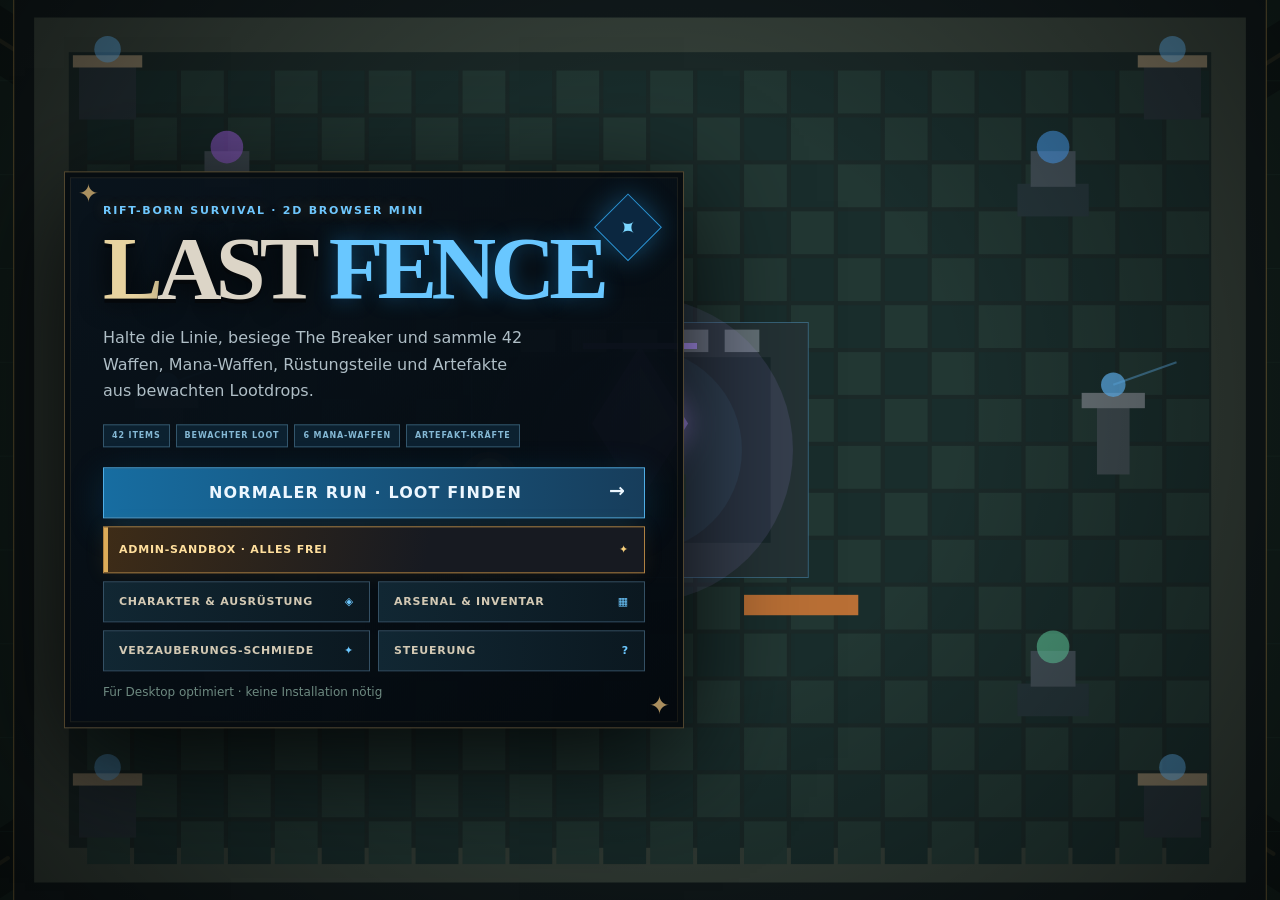
==== commit 02eeafb2: "Build LAST FENCE 2D Browser Mini 0.8" ====
--- a/index.html
+++ b/index.html
@@ -4,10 +4,11 @@
     <meta charset="utf-8">
     <meta name="viewport" content="width=device-width, initial-scale=1">
     <meta name="theme-color" content="#08131b">
-    <meta name="description" content="LAST FENCE – spielbare Fortress-Beta mit Loot, Seelen und Verzauberungen">
-    <title>LAST FENCE — Fortress Beta 0.7</title>
-    <link rel="stylesheet" href="beta.css?v=0.7.0">
-    <link rel="stylesheet" href="fortress-v07.css?v=0.7.0">
+    <meta name="description" content="LAST FENCE – spielbare 2D Browser-Mini-Version mit 42 Ausrüstungsteilen, Bossen, Loot und Festungsverteidigung">
+    <title>LAST FENCE — 2D Mini</title>
+    <link rel="stylesheet" href="beta.css?v=0.8.0">
+    <link rel="stylesheet" href="fortress-v07.css?v=0.8.0">
+    <link rel="stylesheet" href="mini.css?v=0.8.0">
   </head>
   <body>
     <canvas id="game" aria-label="LAST FENCE Spielarena"></canvas>
@@ -15,12 +16,13 @@
     <main id="ui">
       <section id="start" class="panel start-panel">
         <div class="brand-sigil" aria-hidden="true">✦</div>
-        <p class="kicker">RIFT-BORN SURVIVAL · FORTRESS BETA 0.7</p>
+        <p class="kicker">RIFT-BORN SURVIVAL · 2D BROWSER MINI</p>
         <h1>LAST <em>FENCE</em></h1>
-        <p class="intro">Halte die Linie. Öffne bewachte Rift-Kisten. Verzaubere deine Waffen und entscheide, wofür du die Seelen der Gefallenen einsetzt.</p>
-        <div class="menu-features"><span>RIESIGE ARENA</span><span>BEWACHTER LOOT</span><span>SOUL BUILDS</span><span>ENCHANTS</span></div>
+        <p class="intro">Halte die Linie, besiege The Breaker und sammle 42 Waffen, Mana-Waffen, Rüstungsteile und Artefakte aus bewachten Lootdrops.</p>
+        <div class="menu-features"><span>42 ITEMS</span><span>BEWACHTER LOOT</span><span>6 MANA-WAFFEN</span><span>ARTEFAKT-KRÄFTE</span></div>
         <div class="main-menu-actions">
-          <button id="play" class="primary">RUN STARTEN <span>→</span></button>
+          <button id="play" class="primary">NORMALER RUN · LOOT FINDEN <span>→</span></button>
+          <button id="admin-play" class="secondary admin-button">ADMIN-SANDBOX · ALLES FREI <span>✦</span></button>
           <button id="loadout" class="secondary">CHARAKTER &amp; AUSRÜSTUNG <span>◈</span></button>
           <button id="inventory" class="secondary">ARSENAL &amp; INVENTAR <span>▦</span></button>
           <button id="enchant" class="secondary">VERZAUBERUNGS-SCHMIEDE <span>✦</span></button>
@@ -42,6 +44,8 @@
           <div><dt>G</dt><dd>Seelen beschwören (nur Nekromanten-Artefakt)</dd></div>
           <div><dt>Q</dt><dd>Ausweichen</dd></div>
           <div><dt>R</dt><dd>Nahen Zaun reparieren (10 Schrott)</dd></div>
+          <div><dt>U</dt><dd>Nahen Zaun mit Schrott verstärken</dd></div>
+          <div><dt>B</dt><dd>Zaunring und Basis erweitern</dd></div>
           <div><dt>M</dt><dd>Arenakarte und Loot-Raritäten</dd></div>
           <div><dt>I</dt><dd>Inventar und eingesammelte Beute</dd></div>
           <div><dt>C</dt><dd>Ausrüstung im Lauf anpassen</dd></div>
@@ -67,7 +71,7 @@
         <p class="kicker">RIFT VAULT · GESAMMELTE BEUTE</p>
         <h2>INVENTORY</h2>
         <div id="inventory-tabs" class="inventory-tabs">
-          <button data-filter="ALL" class="active">ALL</button><button data-filter="WEAPONS">WEAPONS</button><button data-filter="ARMOR">ARMOR</button><button data-filter="ARTIFACTS">ARTIFACTS</button><button data-filter="MATERIALS">MATERIALS</button><button data-filter="SOULS">SOULS</button>
+          <button data-filter="ALL" class="active">ALLE</button><button data-filter="CATALOG">KATALOG 0/42</button><button data-filter="WEAPONS">WAFFEN</button><button data-filter="ARMOR">RÜSTUNG</button><button data-filter="ARTIFACTS">ARTEFAKTE</button><button data-filter="MATERIALS">MATERIAL</button>
         </div>
         <div class="vault-summary"><span>SEELEN <b id="vault-souls">0</b></span><span>SCHROTT <b id="vault-scrap">0</b></span><span>RIFTSTAUB <b id="vault-dust">0</b></span></div>
         <div class="inventory-content"><div id="inventory-grid" class="inventory-grid"></div><aside id="inventory-detail" class="inventory-detail"></aside></div>
@@ -115,10 +119,12 @@
         <div class="card resources"><span>SEELEN <b id="souls">0</b></span><span>SCHROTT <b id="scrap">0</b></span><span>RIFTSTAUB <b id="dust">0</b></span><small>F Mana · E Loot · G Seelen · M Karte · I Inventar</small></div>
         <div class="card fence-card"><span>NÄCHSTER ZAUN</span><b id="fenceHealth">100 / 100</b><div class="meter fence"><i id="fenceMeter"></i></div><small id="fenceStatus">INTAKT</small></div>
         <div class="card weapon-card"><span>PRIMÄRWAFFE</span><b id="activeWeapon">ARC REAPER</b><small id="activeEnchant">UNVERZAUBERT</small><span>MANA-WAFFE</span><b id="activeManaWeapon">BLAUER STAB</b><small id="manaCost">F · 26 MANA</small></div>
+        <div class="card artifact-card"><span>ARTEFAKT</span><b id="activeArtifact">LEERER SOCKEL</b><small id="artifactStatus">IN LOOTDROPS FINDEN</small><small id="catalogueCount">KATALOG 0 / 42</small></div>
         <div id="interaction" class="interaction hidden">E · LOOT ÖFFNEN</div>
         <div id="toast"></div>
       </section>
     </main>
-    <script src="beta.js?v=0.7.0"></script>
+    <script src="catalog.js?v=0.8.0"></script>
+    <script src="beta.js?v=0.8.0"></script>
   </body>
 </html>
--- a/mini.css
+++ b/mini.css
@@ -0,0 +1,20 @@
+/* Compact 2D mini-game art pass. No external fonts, images or network assets. */
+.start-panel{width:min(620px,calc(100vw - 32px));padding:clamp(22px,3.5vh,42px) 38px 28px}
+.start-panel .hint{margin-top:14px}
+.main-menu-actions .admin-button{grid-column:1/-1;min-height:47px;border-color:#af8142;color:#ffdf9d;background:linear-gradient(100deg,#3e2c17,#171a21 60%);box-shadow:inset 4px 0 #dcac59,0 0 20px #d5a04418}
+.main-menu-actions .admin-button span{color:#f6ce7a}
+.loadout-slot{border-left:3px solid var(--slot-color,#59bdff)}
+.loadout-slot::before{color:var(--slot-color,#59bdff);border-color:var(--slot-color,#59bdff);background:color-mix(in srgb,var(--slot-color,#59bdff) 16%,#101820);box-shadow:0 0 14px color-mix(in srgb,var(--slot-color,#59bdff) 30%,transparent)}
+.artifact-card{right:28px;bottom:28px;min-width:220px;max-width:255px;border-color:#a376b566;background:linear-gradient(150deg,#1a1230ed,#071018ee)}
+.artifact-card b{display:block;float:none;margin:4px 0;color:#e7d3ff;font:700 13px Georgia}
+.artifact-card small{display:block;color:#b995e8;font-size:9px;line-height:1.5;letter-spacing:.08em}
+.artifact-card small:last-child{margin-top:8px;padding-top:7px;border-top:1px solid #74588b66;color:#d7b66f}
+.inventory-panel .inventory-grid{min-height:350px}
+.inventory-panel .inventory-grid .locked-item{opacity:.55;filter:grayscale(.55);cursor:default;box-shadow:none}
+.inventory-panel .inventory-grid .locked-item i{font-style:normal;color:#a48bb0}
+.inventory-panel .inventory-grid .locked-item b{font-size:10px;letter-spacing:.07em}
+.inventory-detail .item-statline{color:#f2d697}
+.fence-card{left:28px;bottom:165px}
+.weapon-card{bottom:28px}
+@media(max-width:1000px){.artifact-card{right:12px;bottom:12px;max-width:180px;min-width:170px}.artifact-card b{font-size:11px}.fence-card{bottom:24px}.weapon-card{display:none}}
+@media(max-width:680px){.start-panel{left:12px;width:calc(100vw - 24px);padding:27px 21px 20px}.start-panel h1{font-size:clamp(49px,12vw,76px)}.main-menu-actions{grid-template-columns:1fr}.main-menu-actions .admin-button{grid-column:auto}.artifact-card{display:none}.character-stage{min-height:280px}.character-model{transform:scale(.7)}.loadout-grid{max-height:300px}}
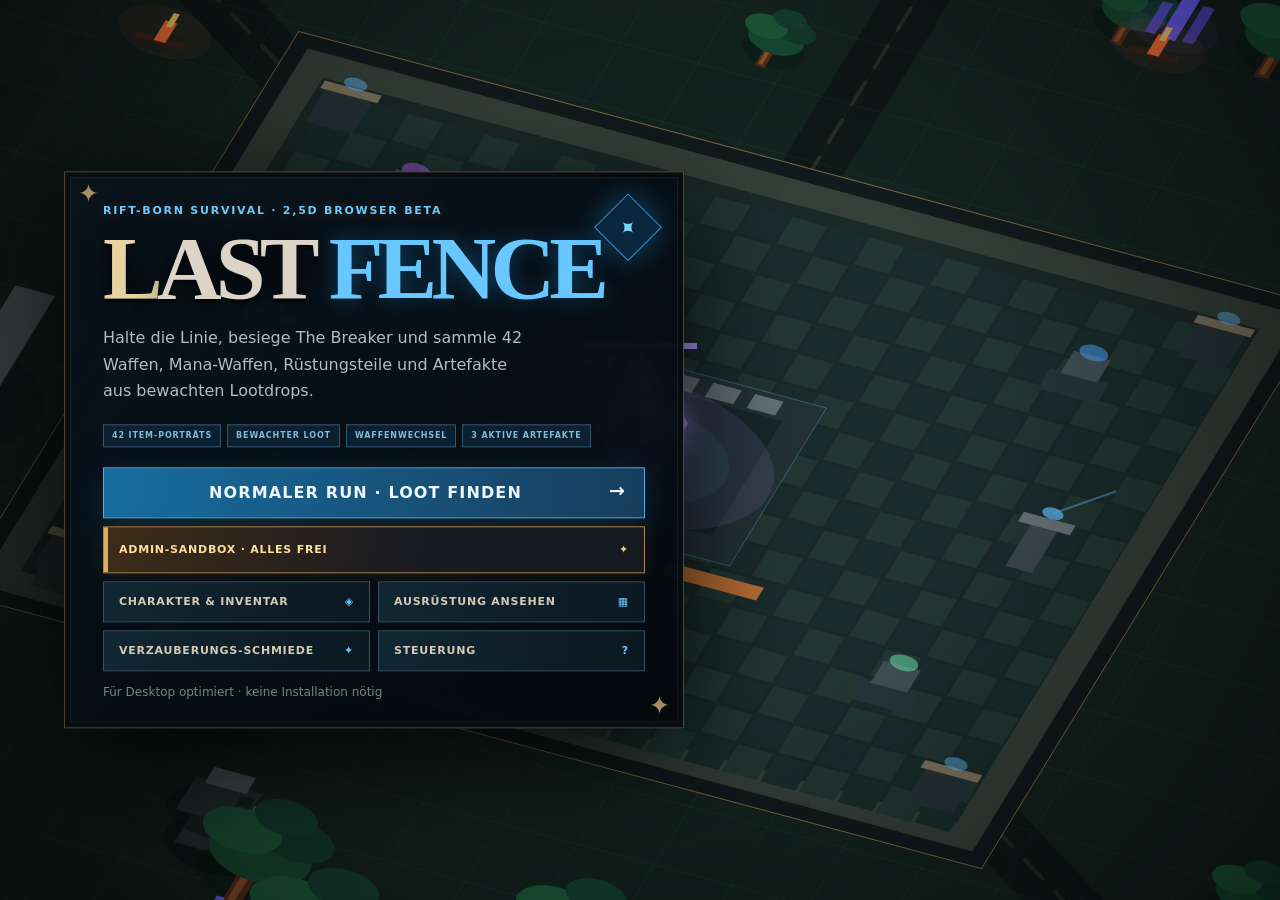
==== commit 0868e327: "Build LAST FENCE 2.5D browser beta 0.9" ====
--- a/index.html
+++ b/index.html
@@ -4,11 +4,11 @@
     <meta charset="utf-8">
     <meta name="viewport" content="width=device-width, initial-scale=1">
     <meta name="theme-color" content="#08131b">
-    <meta name="description" content="LAST FENCE – spielbare 2D Browser-Mini-Version mit 42 Ausrüstungsteilen, Bossen, Loot und Festungsverteidigung">
-    <title>LAST FENCE — 2D Mini</title>
-    <link rel="stylesheet" href="beta.css?v=0.8.0">
-    <link rel="stylesheet" href="fortress-v07.css?v=0.8.0">
-    <link rel="stylesheet" href="mini.css?v=0.8.0">
+    <meta name="description" content="LAST FENCE – spielbares 2,5D-Browserspiel mit 42 Ausrüstungsteilen, aktiven Artefakten, Magie und Festungsverteidigung">
+    <title>LAST FENCE — 2,5D Browser Beta</title>
+    <link rel="stylesheet" href="beta.css?v=0.9.0">
+    <link rel="stylesheet" href="fortress-v07.css?v=0.9.0">
+    <link rel="stylesheet" href="mini.css?v=0.9.0">
   </head>
   <body>
     <canvas id="game" aria-label="LAST FENCE Spielarena"></canvas>
@@ -16,15 +16,15 @@
     <main id="ui">
       <section id="start" class="panel start-panel">
         <div class="brand-sigil" aria-hidden="true">✦</div>
-        <p class="kicker">RIFT-BORN SURVIVAL · 2D BROWSER MINI</p>
+        <p class="kicker">RIFT-BORN SURVIVAL · 2,5D BROWSER BETA</p>
         <h1>LAST <em>FENCE</em></h1>
         <p class="intro">Halte die Linie, besiege The Breaker und sammle 42 Waffen, Mana-Waffen, Rüstungsteile und Artefakte aus bewachten Lootdrops.</p>
-        <div class="menu-features"><span>42 ITEMS</span><span>BEWACHTER LOOT</span><span>6 MANA-WAFFEN</span><span>ARTEFAKT-KRÄFTE</span></div>
+        <div class="menu-features"><span>42 ITEM-PORTRÄTS</span><span>BEWACHTER LOOT</span><span>WAFFENWECHSEL</span><span>3 AKTIVE ARTEFAKTE</span></div>
         <div class="main-menu-actions">
           <button id="play" class="primary">NORMALER RUN · LOOT FINDEN <span>→</span></button>
           <button id="admin-play" class="secondary admin-button">ADMIN-SANDBOX · ALLES FREI <span>✦</span></button>
-          <button id="loadout" class="secondary">CHARAKTER &amp; AUSRÜSTUNG <span>◈</span></button>
-          <button id="inventory" class="secondary">ARSENAL &amp; INVENTAR <span>▦</span></button>
+          <button id="loadout" class="secondary">CHARAKTER &amp; INVENTAR <span>◈</span></button>
+          <button id="inventory" class="secondary">AUSRÜSTUNG ANSEHEN <span>▦</span></button>
           <button id="enchant" class="secondary">VERZAUBERUNGS-SCHMIEDE <span>✦</span></button>
           <button id="help" class="secondary">STEUERUNG <span>?</span></button>
         </div>
@@ -38,52 +38,48 @@
         <p>Das Rift-Artefakt in der Mitte hält dich am Leben: Nach jedem Tod wirst du dort wiederbelebt. Game Over gibt es erst, wenn Gegner das Artefakt zerstören. Dafür müssen sie zuvor ein Zaunsegment niederreißen und durch die Bresche dringen.</p>
         <dl>
           <div><dt>WASD / PFEILE</dt><dd>Bewegen</dd></div>
-          <div><dt>MAUS + KLICK / LEERTASTE</dt><dd>Zielen und feuern</dd></div>
-          <div><dt>F</dt><dd>Ausgerüstete Mana-Waffe einsetzen</dd></div>
+          <div><dt>MAUS + KLICK / LEERTASTE</dt><dd>Mit der aktiven Waffe angreifen</dd></div>
+          <div><dt>F</dt><dd>Zwischen Primär- und Mana-Waffe wechseln</dd></div>
+          <div><dt>1 / 2 / 3</dt><dd>Artefakt-Slots aktivieren</dd></div>
           <div><dt>E</dt><dd>Bewachte Loot-Kiste öffnen</dd></div>
-          <div><dt>G</dt><dd>Seelen beschwören (nur Nekromanten-Artefakt)</dd></div>
+          <div><dt>G</dt><dd>Kurztaste für das ausgerüstete Nekromanten-Siegel</dd></div>
           <div><dt>Q</dt><dd>Ausweichen</dd></div>
           <div><dt>R</dt><dd>Nahen Zaun reparieren (10 Schrott)</dd></div>
           <div><dt>U</dt><dd>Nahen Zaun mit Schrott verstärken</dd></div>
           <div><dt>B</dt><dd>Zaunring und Basis erweitern</dd></div>
           <div><dt>M</dt><dd>Arenakarte und Loot-Raritäten</dd></div>
-          <div><dt>I</dt><dd>Inventar und eingesammelte Beute</dd></div>
-          <div><dt>C</dt><dd>Ausrüstung im Lauf anpassen</dd></div>
+          <div><dt>I / C</dt><dd>Gemeinsames Charakter- und Inventarmenü</dd></div>
         </dl>
         <button id="startFromHelp" class="primary">LINIE HALTEN <span>→</span></button>
       </section>
 
-      <section id="loadout-screen" class="panel modal hidden">
+      <section id="loadout-screen" class="panel arsenal-panel hidden">
         <button class="close" id="close-loadout" aria-label="Schließen">×</button>
-        <p class="kicker">RIFT-ARSENAL</p>
-        <h2>CHARAKTER ANPASSEN</h2>
-        <p>Stelle deinen Wächter zusammen. Das Nekromanten-Artefakt schaltet Beschwörungen frei; ohne dieses Artefakt werden Seelen für Waffen- und Rüstungs-Upgrades verwendet.</p>
-        <div class="character-layout">
-          <div id="loadout-grid" class="loadout-grid"></div>
-          <div class="character-stage" aria-hidden="true"><div class="character-aura"></div><div class="character-model"><i class="helm"></i><i class="body"></i><i class="arm left"></i><i class="arm right"></i><i class="leg left"></i><i class="leg right"></i><i class="blade"></i></div><span>RIFT WARDEN</span></div>
-          <aside><p class="kicker">LIVE COMBAT VALUES</p><div id="loadout-stats" class="loadout-stats"></div></aside>
+        <p class="kicker">RIFT-ARSENAL · CHARAKTER UND INVENTAR</p>
+        <h2>DEIN WÄCHTER</h2>
+        <p>Ziehe ein gefundenes Item rechts auf den passenden Slot links. Ziehe einen Slot zurück ins Inventar, um ihn abzulegen. Drei Artefakte kannst du im Spiel mit 1, 2 und 3 einsetzen.</p>
+        <div class="arsenal-layout">
+          <div class="arsenal-character">
+            <div class="avatar-stage"><canvas id="avatar-preview" width="300" height="340" aria-label="Aktueller Wächter mit ausgerüsteten Gegenständen"></canvas><span>SPIELFIGUR · LIVE-ANSICHT</span></div>
+            <div id="loadout-grid" class="loadout-grid"></div>
+            <div id="loadout-stats" class="loadout-stats"></div>
+          </div>
+          <div class="arsenal-vault">
+            <div id="inventory-tabs" class="inventory-tabs"><button data-filter="ALL" class="active">ALLE</button><button data-filter="CATALOG">KATALOG 0/42</button><button data-filter="WEAPONS">WAFFEN</button><button data-filter="ARMOR">RÜSTUNG</button><button data-filter="ARTIFACTS">ARTEFAKTE</button><button data-filter="MATERIALS">MATERIAL</button></div>
+            <div class="vault-summary"><span>SEELEN <b id="vault-souls">0</b></span><span>SCHROTT <b id="vault-scrap">0</b></span><span>RIFTSTAUB <b id="vault-dust">0</b></span></div>
+            <div id="inventory-grid" class="inventory-grid"></div>
+            <aside id="inventory-detail" class="inventory-detail"></aside>
+          </div>
         </div>
         <button id="loadout-back" class="primary">BEREIT <span>→</span></button>
       </section>
 
-      <section id="inventory-screen" class="panel inventory-panel hidden">
-        <button class="close" id="close-inventory" aria-label="Schließen">×</button>
-        <p class="kicker">RIFT VAULT · GESAMMELTE BEUTE</p>
-        <h2>INVENTORY</h2>
-        <div id="inventory-tabs" class="inventory-tabs">
-          <button data-filter="ALL" class="active">ALLE</button><button data-filter="CATALOG">KATALOG 0/42</button><button data-filter="WEAPONS">WAFFEN</button><button data-filter="ARMOR">RÜSTUNG</button><button data-filter="ARTIFACTS">ARTEFAKTE</button><button data-filter="MATERIALS">MATERIAL</button>
-        </div>
-        <div class="vault-summary"><span>SEELEN <b id="vault-souls">0</b></span><span>SCHROTT <b id="vault-scrap">0</b></span><span>RIFTSTAUB <b id="vault-dust">0</b></span></div>
-        <div class="inventory-content"><div id="inventory-grid" class="inventory-grid"></div><aside id="inventory-detail" class="inventory-detail"></aside></div>
-        <button id="inventory-back" class="primary">ZURÜCK <span>←</span></button>
-      </section>
-
       <section id="enchant-screen" class="panel enchant-panel hidden">
         <button class="close" id="close-enchant" aria-label="Schließen">×</button>
-        <p class="kicker">RIFT FORGE · AKTIVES WAFFENRITUAL</p>
+        <p class="kicker">RIFT FORGE · SEELENVERZAUBERUNG</p>
         <h2>VERZAUBERUNG</h2>
-        <p>Wähle eine Rune für deine Primärwaffe. Jede Verzauberung verändert Treffer und Kampfstil sofort.</p>
-        <div class="enchant-layout"><div id="enchant-weapon" class="enchant-weapon"></div><div id="enchant-grid" class="enchant-grid"></div></div>
+        <p>Ziehe eine Waffe aus der Liste in den Schmiede-Slot. Drei passende Verzauberungen stehen bereit und kosten eingesammelte Seelen.</p>
+        <div class="enchant-workbench"><div id="enchant-inventory" class="enchant-source"></div><div class="enchant-layout"><div id="enchant-weapon" class="enchant-weapon" aria-label="Waffe zum Verzaubern hier ablegen"></div><div id="enchant-grid" class="enchant-grid"></div></div></div>
         <button id="enchant-back" class="primary">ZURÜCK <span>←</span></button>
       </section>
 
@@ -116,15 +112,16 @@
           <div class="meter base"><i id="keepMeter"></i></div>
         </div>
         <div class="card wave-card"><span>WELLE <b id="wave">1</b></span><strong id="objective">BELAGERUNG BEGINNT</strong><small id="enemyCount">0 Gegner</small><div class="xp-line"><span>LVL <b id="levelValue">1</b></span><div class="meter xp"><i id="xpMeter"></i></div><small id="xpValue">0 / 100 XP</small></div></div>
-        <div class="card resources"><span>SEELEN <b id="souls">0</b></span><span>SCHROTT <b id="scrap">0</b></span><span>RIFTSTAUB <b id="dust">0</b></span><small>F Mana · E Loot · G Seelen · M Karte · I Inventar</small></div>
+        <div class="card resources"><span>SEELEN <b id="souls">0</b></span><span>SCHROTT <b id="scrap">0</b></span><span>RIFTSTAUB <b id="dust">0</b></span><small>F Waffe · 1–3 Artefakte · E Loot · M Karte · I Inventar</small></div>
         <div class="card fence-card"><span>NÄCHSTER ZAUN</span><b id="fenceHealth">100 / 100</b><div class="meter fence"><i id="fenceMeter"></i></div><small id="fenceStatus">INTAKT</small></div>
-        <div class="card weapon-card"><span>PRIMÄRWAFFE</span><b id="activeWeapon">ARC REAPER</b><small id="activeEnchant">UNVERZAUBERT</small><span>MANA-WAFFE</span><b id="activeManaWeapon">BLAUER STAB</b><small id="manaCost">F · 26 MANA</small></div>
-        <div class="card artifact-card"><span>ARTEFAKT</span><b id="activeArtifact">LEERER SOCKEL</b><small id="artifactStatus">IN LOOTDROPS FINDEN</small><small id="catalogueCount">KATALOG 0 / 42</small></div>
+        <div class="card weapon-card"><span id="attackModeLabel">AKTIV · PRIMÄRWAFFE</span><b id="activeWeapon">REKRUTENKLINGE</b><small id="activeEnchant">UNVERZAUBERT</small><span>MANA-WAFFE</span><b id="activeManaWeapon">LEHRLINGSSTAB</b><small id="manaCost">F WECHSELN · KLICK ANGRIFF</small></div>
+        <div class="card artifact-card"><span>AKTIVE ARTEFAKTE</span><b id="activeArtifact">1 LEER · 2 LEER · 3 LEER</b><small id="artifactStatus">MIT 1 / 2 / 3 AUSLÖSEN</small><small id="catalogueCount">KATALOG 0 / 42</small></div>
         <div id="interaction" class="interaction hidden">E · LOOT ÖFFNEN</div>
         <div id="toast"></div>
       </section>
     </main>
-    <script src="catalog.js?v=0.8.0"></script>
-    <script src="beta.js?v=0.8.0"></script>
+    <script src="catalog.js?v=0.9.0"></script>
+    <script src="gear-art.js?v=0.9.0"></script>
+    <script src="beta.js?v=0.9.0"></script>
   </body>
 </html>
--- a/mini.css
+++ b/mini.css
@@ -18,3 +18,28 @@
 .weapon-card{bottom:28px}
 @media(max-width:1000px){.artifact-card{right:12px;bottom:12px;max-width:180px;min-width:170px}.artifact-card b{font-size:11px}.fence-card{bottom:24px}.weapon-card{display:none}}
 @media(max-width:680px){.start-panel{left:12px;width:calc(100vw - 24px);padding:27px 21px 20px}.start-panel h1{font-size:clamp(49px,12vw,76px)}.main-menu-actions{grid-template-columns:1fr}.main-menu-actions .admin-button{grid-column:auto}.artifact-card{display:none}.character-stage{min-height:280px}.character-model{transform:scale(.7)}.loadout-grid{max-height:300px}}
+
+/* 2.5D arsenal: the preview is drawn by the exact same canvas model as the hero. */
+#loadout-screen.arsenal-panel{width:min(1500px,calc(100vw - 28px));max-height:calc(100vh - 24px);overflow:auto;padding:28px 32px;text-align:left}
+.arsenal-panel>p:not(.kicker){max-width:980px;color:#8eabb8;font-size:12px;line-height:1.5}
+.arsenal-layout{display:grid;grid-template-columns:minmax(400px,.95fr) minmax(460px,1.15fr);gap:16px;margin-top:16px}
+.arsenal-character,.arsenal-vault{min-width:0;padding:13px;border:1px solid #36556a;background:linear-gradient(145deg,#0e1d28,#070f17)}
+.avatar-stage{position:relative;display:grid;place-items:center;height:270px;border:1px solid #365a73;background:radial-gradient(circle at center,#25415a,#07121a 70%);overflow:hidden}
+.avatar-stage canvas{width:260px;height:250px;object-fit:contain;filter:drop-shadow(0 13px 18px #0009)}
+.avatar-stage span{position:absolute;bottom:8px;color:#72bff1;font:800 9px Georgia;letter-spacing:.17em}
+.arsenal-panel .loadout-grid{display:grid;grid-template-columns:repeat(3,minmax(0,1fr));gap:7px;margin:10px 0;max-height:none;overflow:visible}
+.arsenal-panel .loadout-slot{display:flex;align-items:center;gap:7px;min-width:0;min-height:68px;padding:5px;text-align:left;border:1px solid color-mix(in srgb,var(--slot-color) 60%,#253944);background:linear-gradient(145deg,color-mix(in srgb,var(--slot-color) 11%,#101923),#071019);cursor:grab}
+.arsenal-panel .loadout-slot::before{display:none}
+.arsenal-panel .loadout-slot span{min-width:0}.arsenal-panel .loadout-slot strong{overflow:hidden;text-overflow:ellipsis;white-space:nowrap;font-size:11px;color:#e7dac0}.arsenal-panel .loadout-slot small{overflow:hidden;text-overflow:ellipsis;white-space:nowrap;font-size:8px}
+.gear-icon{display:block;flex:0 0 auto;width:54px;height:54px;object-fit:cover;border:1px solid color-mix(in srgb,var(--slot-color,var(--rarity,#5b8aa8)) 65%,#263a46);background:#0b1420}
+.loot-icon img{width:94px;height:94px;object-fit:contain}
+.arsenal-panel .loadout-slot .gear-icon{width:52px;height:52px}
+.arsenal-panel .loadout-stats{display:grid;grid-template-columns:repeat(4,minmax(0,1fr));gap:6px;border:0}
+.arsenal-panel .loadout-stats div{display:block;padding:7px;background:#0b1b25;border:1px solid #273d4b}.arsenal-panel .loadout-stats b{display:block;margin-top:4px}
+.arsenal-vault .inventory-tabs{margin:0 0 8px}.arsenal-vault .vault-summary{flex-wrap:wrap}
+.arsenal-vault .inventory-grid{min-height:250px;max-height:310px;grid-template-columns:repeat(auto-fill,minmax(165px,1fr));overflow:auto}
+.arsenal-vault .inventory-item{min-height:70px;padding:6px;cursor:grab}.arsenal-vault .inventory-item .gear-icon{width:55px;height:55px;border-color:var(--rarity)}.arsenal-vault .inventory-item b{font-size:11px;line-height:1.15;margin:4px 0}
+.arsenal-vault .inventory-item.locked-item{opacity:.48;filter:grayscale(.7);cursor:default}.arsenal-vault .inventory-detail{min-height:170px;margin-top:9px;padding:13px}.arsenal-vault .inventory-detail .detail-rune{float:left;margin:0 14px 8px 0;width:76px;height:76px}.arsenal-vault .inventory-detail h3{font-size:19px}.arsenal-vault .inventory-detail p{margin:4px 0;font-size:11px}.arsenal-vault .inventory-detail .inventory-equip,.arsenal-vault .inventory-detail .soul-upgrade{width:auto;padding:8px;margin:5px}
+.enchant-workbench{display:grid;grid-template-columns:235px 1fr;gap:12px;margin:15px 0}.enchant-source{display:grid;align-content:start;gap:6px;max-height:480px;overflow:auto;padding:8px;border:1px solid #354b5c;background:#08131b}.enchant-source-item{display:flex;align-items:center;gap:8px;padding:5px;background:#10212e;color:#d6e4e8;border:1px solid #314a5a;text-align:left;cursor:grab}.enchant-source-item.selected{border-color:#74bcf2;box-shadow:0 0 13px #4c9bd355}.enchant-source-item .gear-icon{width:43px;height:43px}.enchant-layout{display:grid;grid-template-columns:240px 1fr;gap:10px;margin:0}.enchant-weapon{min-height:325px}.enchant-weapon>.gear-icon{z-index:1;width:112px;height:112px;filter:drop-shadow(0 0 20px var(--enchant))}.enchant-grid{grid-template-columns:1fr}.enchant-option{min-height:98px}
+@media(max-width:1100px){.arsenal-layout{grid-template-columns:1fr}.arsenal-panel .loadout-grid{grid-template-columns:repeat(3,minmax(0,1fr))}.enchant-workbench{grid-template-columns:1fr}.enchant-source{display:flex;max-height:90px;overflow:auto}.enchant-source-item{min-width:150px}}
+@media(max-width:620px){#loadout-screen.arsenal-panel{padding:28px 15px}.arsenal-layout{display:block}.arsenal-vault{margin-top:10px}.arsenal-panel .loadout-grid{grid-template-columns:repeat(2,minmax(0,1fr))}.arsenal-panel .loadout-stats{grid-template-columns:repeat(2,minmax(0,1fr))}.enchant-layout{grid-template-columns:1fr}.enchant-weapon{min-height:240px}}
